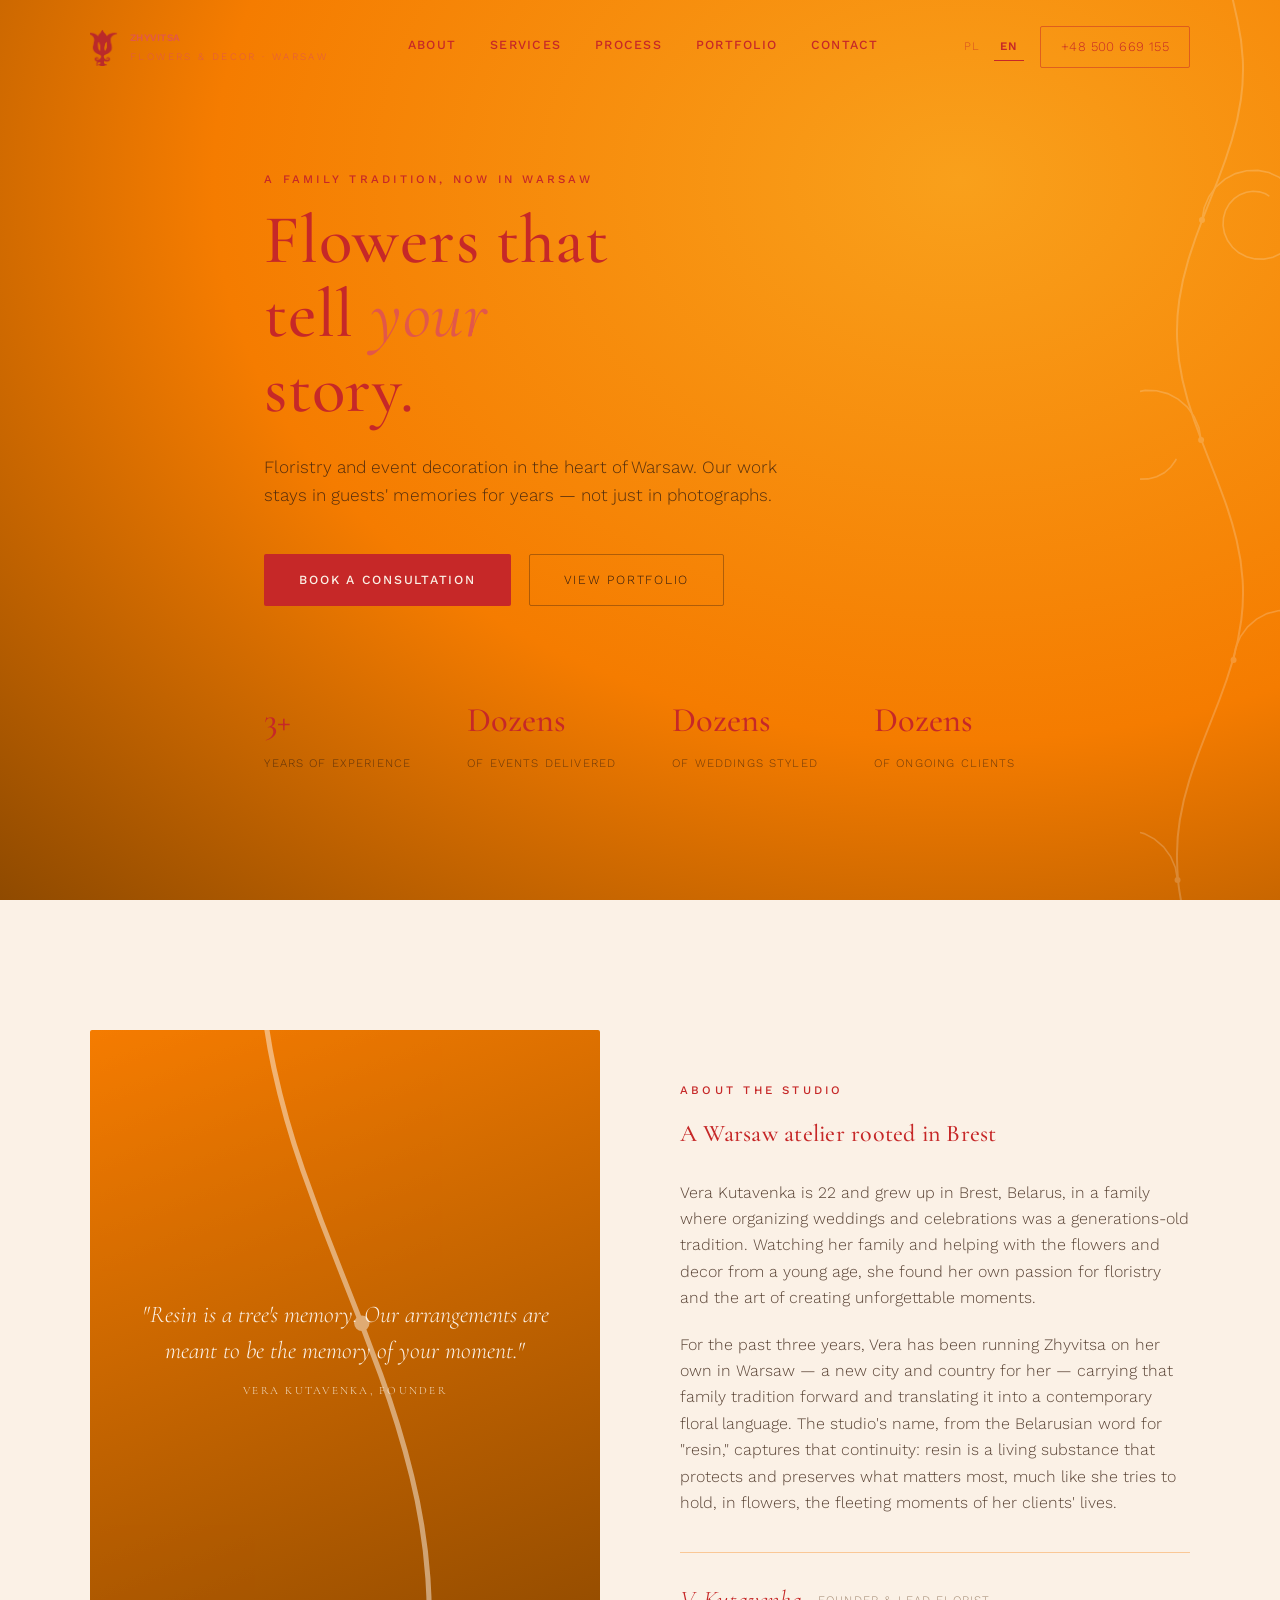
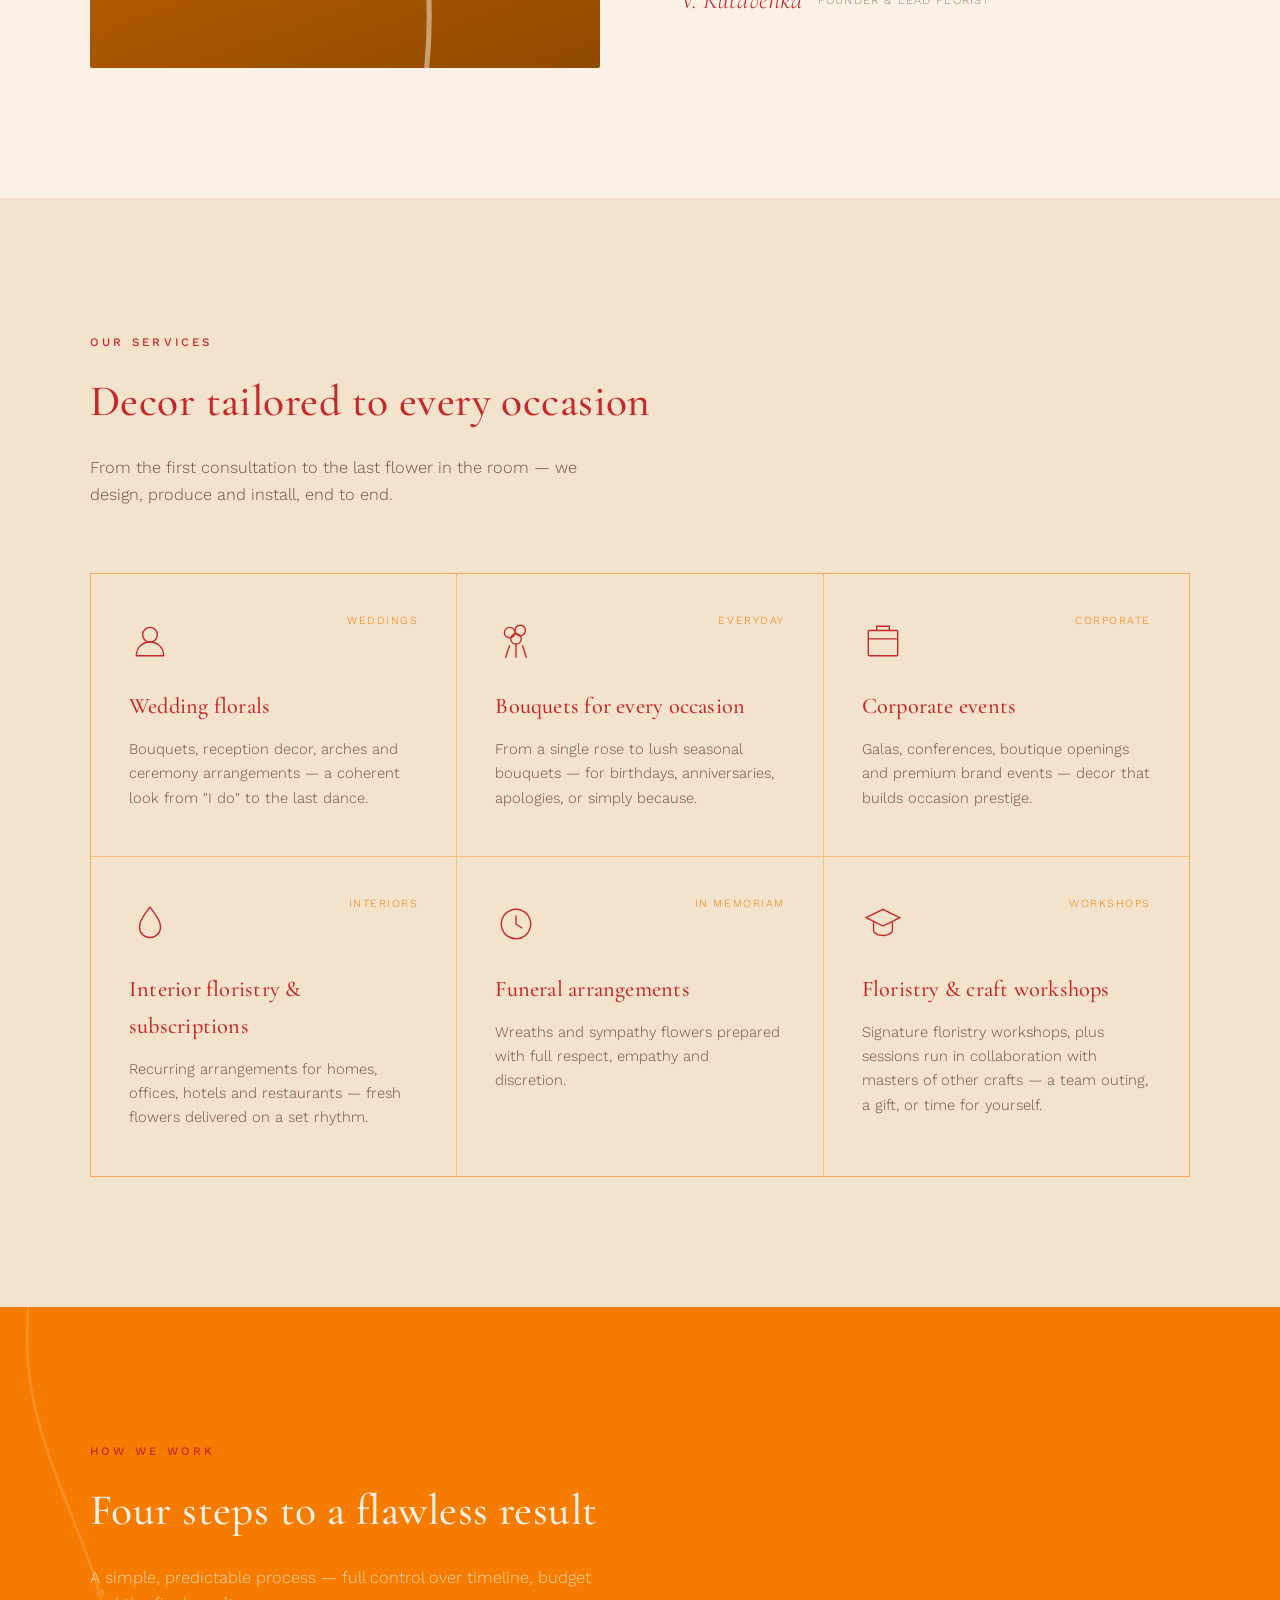
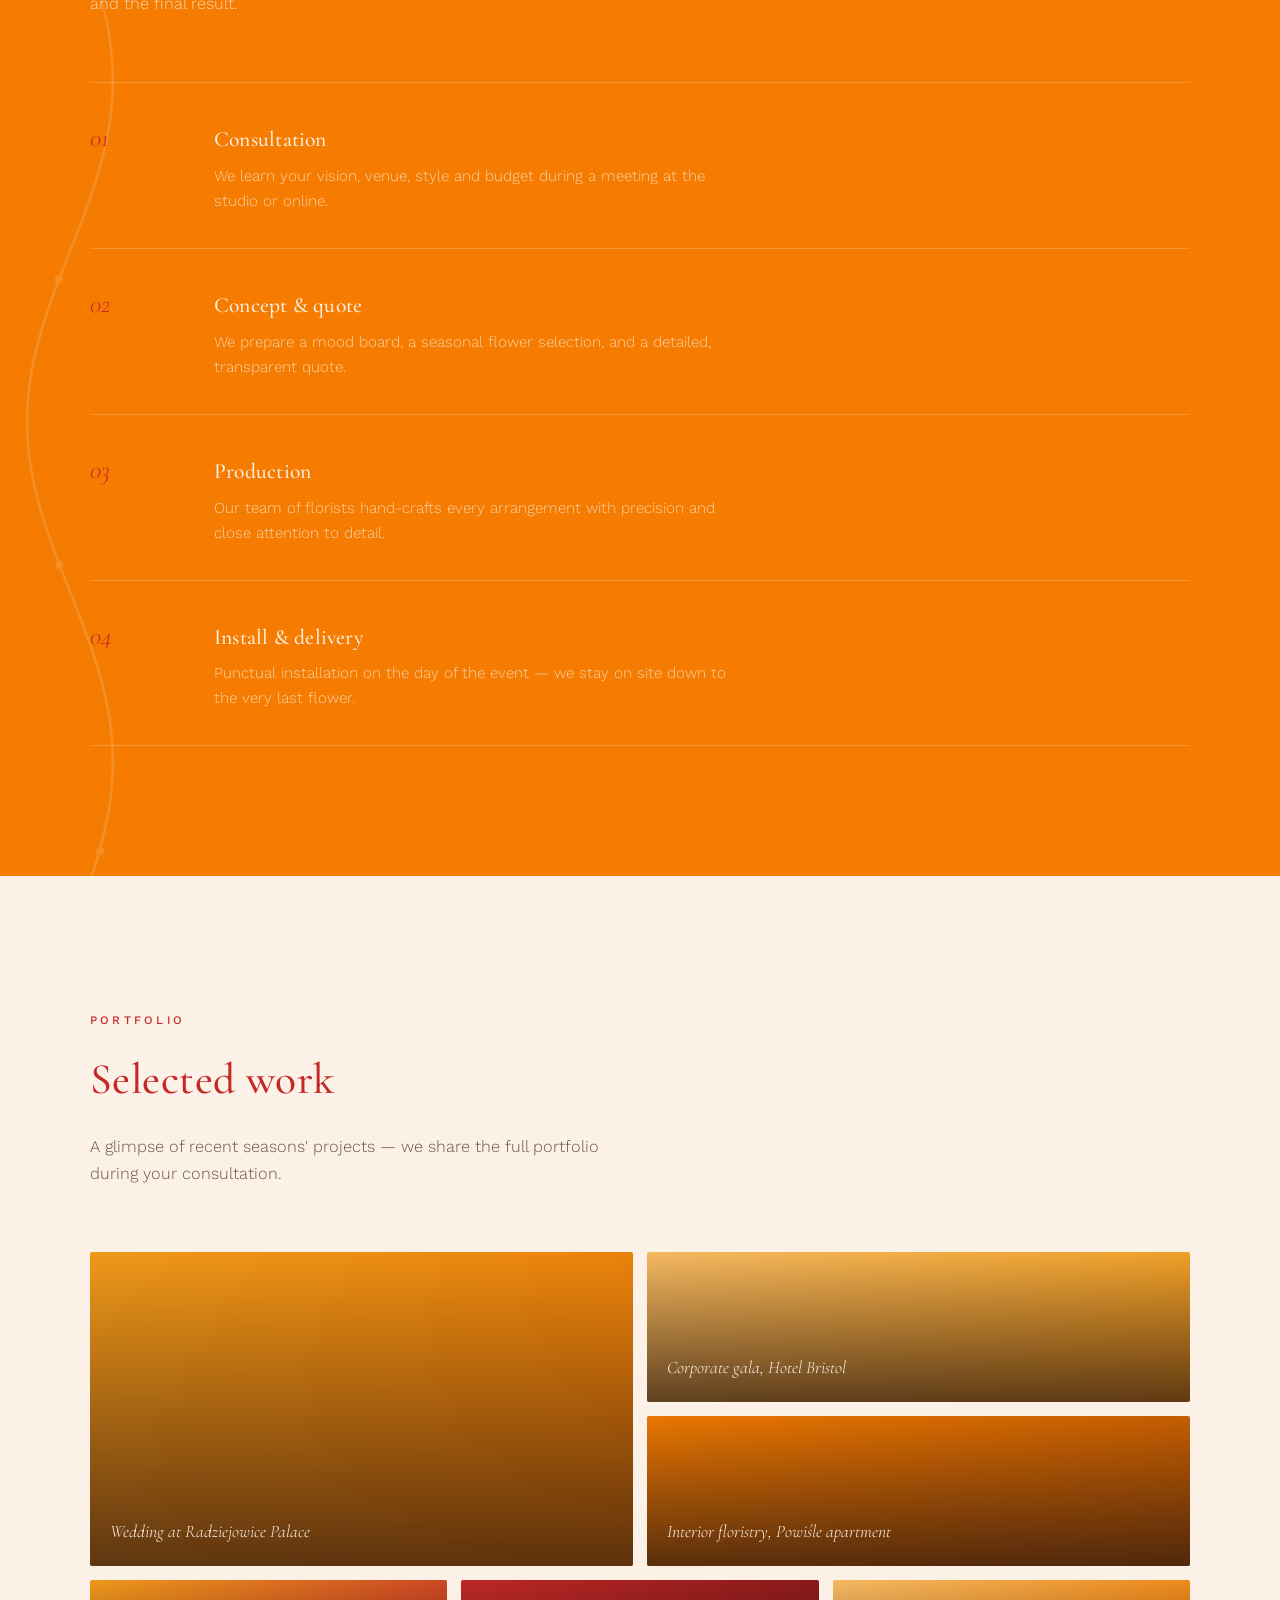
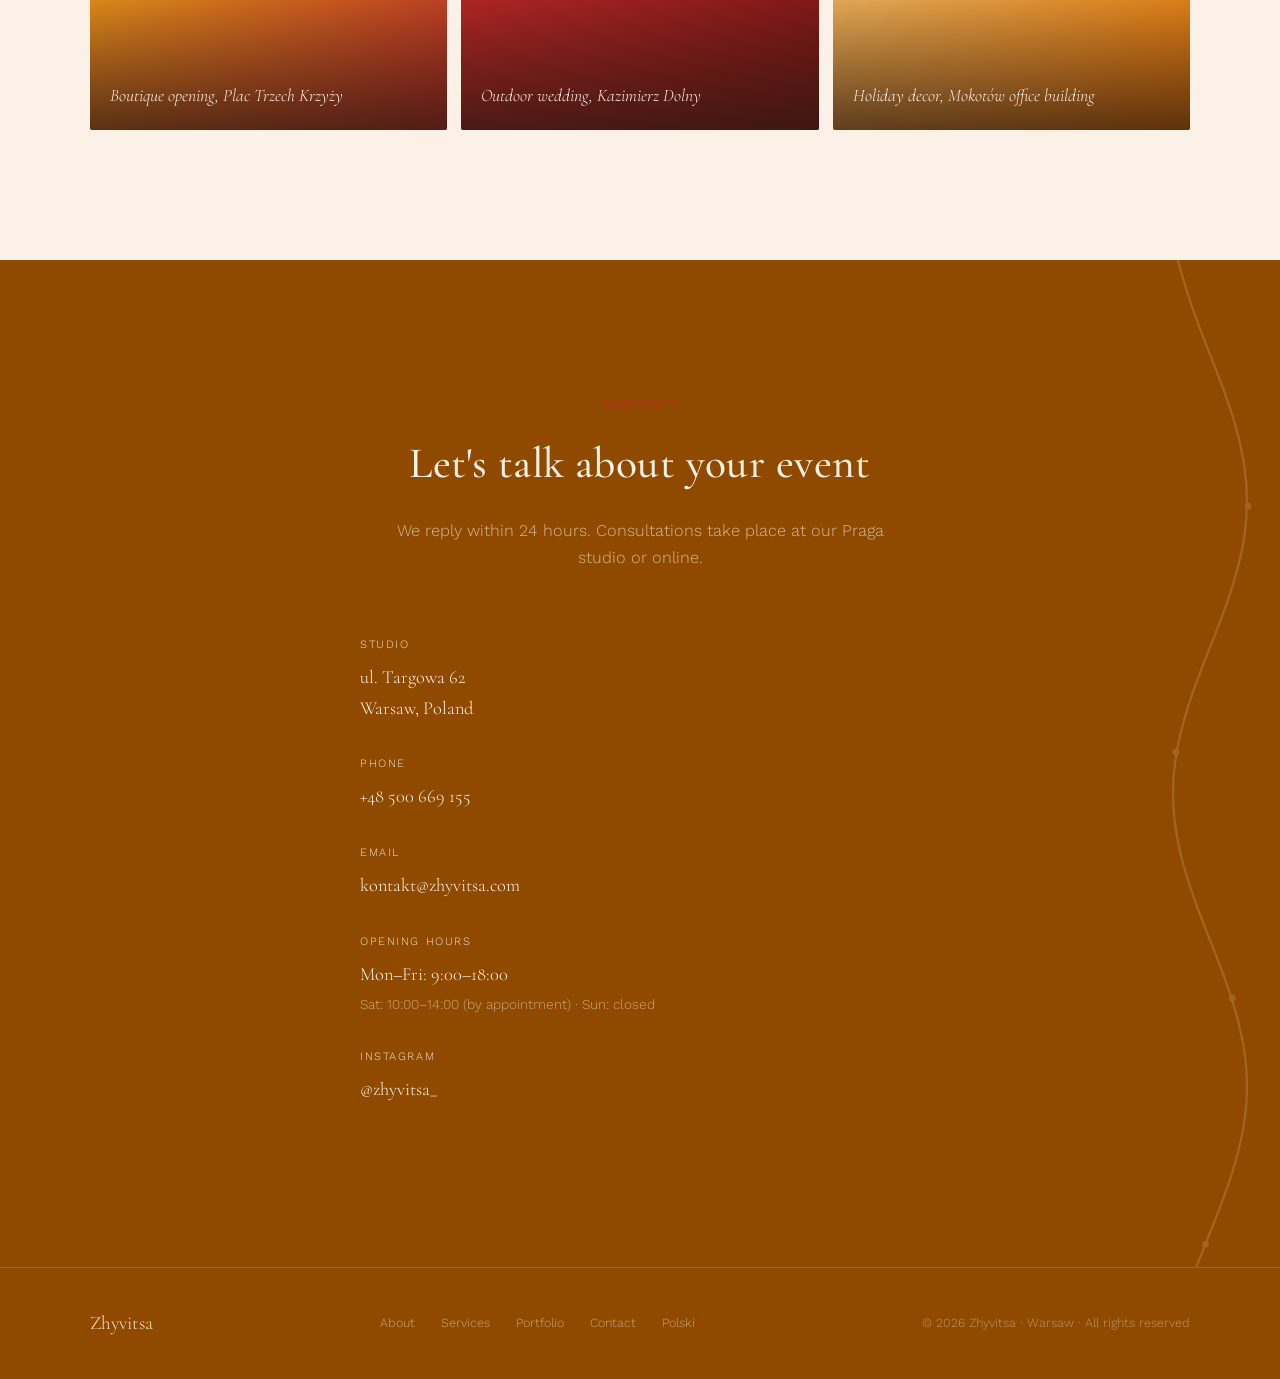
==== en/index.html @ f6e1c024 "Add files via upload" ====
<!DOCTYPE html>
<html lang="en">
<head>
<meta charset="UTF-8">
<meta name="viewport" content="width=device-width, initial-scale=1.0">
<title>Zhyvitsa — Florist &amp; Event Decoration Studio, Warsaw</title>
<meta name="description" content="Zhyvitsa — a floristry and event decoration studio in Warsaw run by Vera Kutavenka. Weddings, corporate events, interiors, bouquets for every occasion.">
<link rel="icon" href="../assets/images/favicon.ico" sizes="any">
<link rel="icon" type="image/png" sizes="32x32" href="../assets/images/favicon-32.png">
<link rel="icon" type="image/png" sizes="16x16" href="../assets/images/favicon-16.png">
<link rel="icon" type="image/png" sizes="192x192" href="../assets/images/favicon-192.png">
<link rel="apple-touch-icon" sizes="180x180" href="../assets/images/apple-touch-icon.png">
<link rel="preconnect" href="https://fonts.googleapis.com">
<link rel="preconnect" href="https://fonts.gstatic.com" crossorigin>
<link href="https://fonts.googleapis.com/css2?family=Cormorant+Garamond:ital,wght@0,400;0,500;0,600;1,400&family=Work+Sans:wght@300;400;500;600&display=swap" rel="stylesheet">
<link rel="stylesheet" href="../assets/css/style.css?v=4">
</head>
<body>

<header id="siteHeader">
  <div class="wrap">
    <a href="#top" class="logo">
      <span class="mark"><img src="../assets/images/logo-mark.png" alt="" width="237" height="320" loading="eager"></span>
      <span><b>Zhyvitsa</b><span>Flowers &amp; Decor · Warsaw</span></span>
    </a>
    <nav class="links" id="navLinks">
      <a href="#about">About</a>
      <a href="#services">Services</a>
      <a href="#process">Process</a>
      <a href="#gallery">Portfolio</a>
      <a href="#contact">Contact</a>
    </nav>
    <div class="nav-right">
      <div class="lang-switch"><a href="../index.html">PL</a><a href="index.html" class="active">EN</a></div>
      <a href="tel:+48500669155" class="nav-phone">+48 500 669 155</a>
    </div>
    <div class="burger" id="burger"><span></span><span></span><span></span></div>
  </div>
</header>

<section class="hero" id="top">
  <div class="vine-bg" data-vine style="right:0; opacity:.22; color:var(--cream); --vine-leaf:var(--cream);">
    <!-- populated at runtime by VineGeometry.render() -->
  </div>
  <div class="wrap">
    <div class="hero-inner">
      <span class="eyebrow">A family tradition, now in Warsaw</span>
      <h1>Flowers that<br>tell <em>your</em><br>story.</h1>
      <p class="lead">Floristry and event decoration in the heart of Warsaw. Our work stays in guests' memories for years — not just in photographs.</p>
      <div class="cta-row">
        <a href="#contact" class="btn btn-primary">Book a consultation</a>
        <a href="#gallery" class="btn btn-ghost">View portfolio</a>
      </div>
    </div>
    <div class="hero-stats">
      <div class="stat"><b>3+</b><span>years of experience</span></div>
      <div class="stat"><b>Dozens</b><span>of events delivered</span></div>
      <div class="stat"><b>Dozens</b><span>of weddings styled</span></div>
      <div class="stat"><b>Dozens</b><span>of ongoing clients</span></div>
    </div>
  </div>
</section>

<section class="about section-pad" id="about">
  <div class="wrap about-grid">
    <div class="about-visual reveal">
      <div class="vine-bg" data-vine style="opacity:.5; color:var(--cream); --vine-leaf:var(--cream);">
        <!-- populated at runtime by VineGeometry.render() -->
      </div>
      <div class="frame-text">"Resin is a tree's memory. Our arrangements are meant to be the memory of your moment."<span>Vera Kutavenka, Founder</span></div>
    </div>
    <div class="about-copy">
      <span class="eyebrow reveal">About the studio</span>
      <h2 class="reveal">A Warsaw atelier rooted in Brest</h2>
      <p class="reveal">Vera Kutavenka is 22 and grew up in Brest, Belarus, in a family where organizing weddings and celebrations was a generations-old tradition. Watching her family and helping with the flowers and decor from a young age, she found her own passion for floristry and the art of creating unforgettable moments.</p>
      <p class="reveal">For the past three years, Vera has been running Zhyvitsa on her own in Warsaw — a new city and country for her — carrying that family tradition forward and translating it into a contemporary floral language. The studio's name, from the Belarusian word for "resin," captures that continuity: resin is a living substance that protects and preserves what matters most, much like she tries to hold, in flowers, the fleeting moments of her clients' lives.</p>
      <div class="signature-line reveal">
        <span class="sig-mark">V. Kutavenka</span>
        <span class="sig-role">Founder &amp; Lead Florist</span>
      </div>
    </div>
  </div>
</section>

<section class="services section-pad" id="services">
  <div class="wrap">
    <div class="section-head reveal">
      <span class="eyebrow">Our services</span>
      <h2>Decor tailored to every occasion</h2>
      <p>From the first consultation to the last flower in the room — we design, produce and install, end to end.</p>
    </div>
    <div class="service-grid">

      <div class="service-card reveal">
        <span class="tag">Weddings</span>
        <div class="icon"><svg viewBox="0 0 40 40" fill="none" stroke="currentColor" stroke-width="1.3"><circle cx="20" cy="14" r="7"/><path d="M20 21c-8 0-13 6-13 13h26c0-7-5-13-13-13z"/></svg></div>
        <h3>Wedding florals</h3>
        <p>Bouquets, reception decor, arches and ceremony arrangements — a coherent look from "I do" to the last dance.</p>
      </div>

      <div class="service-card reveal">
        <span class="tag">Everyday</span>
        <div class="icon"><svg viewBox="0 0 40 40" fill="none" stroke="currentColor" stroke-width="1.3"><circle cx="14" cy="12" r="5"/><circle cx="24" cy="10" r="5"/><circle cx="20" cy="18" r="5"/><path d="M20 22v14M14 24l-4 12M26 24l4 12"/></svg></div>
        <h3>Bouquets for every occasion</h3>
        <p>From a single rose to lush seasonal bouquets — for birthdays, anniversaries, apologies, or simply because.</p>
      </div>

      <div class="service-card reveal">
        <span class="tag">Corporate</span>
        <div class="icon"><svg viewBox="0 0 40 40" fill="none" stroke="currentColor" stroke-width="1.3"><rect x="6" y="10" width="28" height="24" rx="1"/><path d="M6 18h28M14 10V6h12v4"/></svg></div>
        <h3>Corporate events</h3>
        <p>Galas, conferences, boutique openings and premium brand events — decor that builds occasion prestige.</p>
      </div>

      <div class="service-card reveal">
        <span class="tag">Interiors</span>
        <div class="icon"><svg viewBox="0 0 40 40" fill="none" stroke="currentColor" stroke-width="1.3"><path d="M20 4c6 8 10 13 10 19a10 10 0 0 1-20 0c0-6 4-11 10-19z"/></svg></div>
        <h3>Interior floristry &amp; subscriptions</h3>
        <p>Recurring arrangements for homes, offices, hotels and restaurants — fresh flowers delivered on a set rhythm.</p>
      </div>

      <div class="service-card reveal">
        <span class="tag">In memoriam</span>
        <div class="icon"><svg viewBox="0 0 40 40" fill="none" stroke="currentColor" stroke-width="1.3"><circle cx="20" cy="20" r="14"/><path d="M20 12v8l6 4"/></svg></div>
        <h3>Funeral arrangements</h3>
        <p>Wreaths and sympathy flowers prepared with full respect, empathy and discretion.</p>
      </div>

      <div class="service-card reveal">
        <span class="tag">Workshops</span>
        <div class="icon"><svg viewBox="0 0 40 40" fill="none" stroke="currentColor" stroke-width="1.3"><path d="M4 14l16-8 16 8-16 8-16-8z"/><path d="M11 18v8c0 2.5 4 5 9 5s9-2.5 9-5v-8"/></svg></div>
        <h3>Floristry &amp; craft workshops</h3>
        <p>Signature floristry workshops, plus sessions run in collaboration with masters of other crafts — a team outing, a gift, or time for yourself.</p>
      </div>

    </div>
  </div>
</section>

<section class="process section-pad" id="process">
  <div class="vine-bg" data-vine style="left:0; opacity:.16; color:var(--cream); --vine-leaf:var(--cream);">
    <!-- populated at runtime by VineGeometry.render() -->
  </div>
  <div class="wrap">
    <div class="section-head reveal">
      <span class="eyebrow">How we work</span>
      <h2>Four steps to a flawless result</h2>
      <p>A simple, predictable process — full control over timeline, budget and the final result.</p>
    </div>
    <div class="process-list">
      <div class="process-row reveal">
        <span class="process-num">01</span>
        <div><h4>Consultation</h4><p>We learn your vision, venue, style and budget during a meeting at the studio or online.</p></div>
      </div>
      <div class="process-row reveal">
        <span class="process-num">02</span>
        <div><h4>Concept &amp; quote</h4><p>We prepare a mood board, a seasonal flower selection, and a detailed, transparent quote.</p></div>
      </div>
      <div class="process-row reveal">
        <span class="process-num">03</span>
        <div><h4>Production</h4><p>Our team of florists hand-crafts every arrangement with precision and close attention to detail.</p></div>
      </div>
      <div class="process-row reveal">
        <span class="process-num">04</span>
        <div><h4>Install &amp; delivery</h4><p>Punctual installation on the day of the event — we stay on site down to the very last flower.</p></div>
      </div>
    </div>
  </div>
</section>

<section class="gallery section-pad" id="gallery">
  <div class="wrap">
    <div class="section-head reveal">
      <span class="eyebrow">Portfolio</span>
      <h2>Selected work</h2>
      <p>A glimpse of recent seasons' projects — we share the full portfolio during your consultation.</p>
    </div>
    <div class="gallery-grid reveal">
      <div class="g-item g1"><span>Wedding at Radziejowice Palace</span></div>
      <div class="g-item g2"><span>Corporate gala, Hotel Bristol</span></div>
      <div class="g-item g3"><span>Interior floristry, Powiśle apartment</span></div>
      <div class="g-item g4"><span>Boutique opening, Plac Trzech Krzyży</span></div>
      <div class="g-item g5"><span>Outdoor wedding, Kazimierz Dolny</span></div>
      <div class="g-item g6"><span>Holiday decor, Mokotów office building</span></div>
    </div>
  </div>
</section>

<section class="contact section-pad" id="contact">
  <div class="vine-bg" data-vine style="right:0; opacity:.16; color:var(--cream); --vine-leaf:var(--cream);">
    <!-- populated at runtime by VineGeometry.render() -->
  </div>
  <div class="wrap">
    <div class="section-head reveal">
      <span class="eyebrow">Contact</span>
      <h2>Let's talk about your event</h2>
      <p>We reply within 24 hours. Consultations take place at our Praga studio or online.</p>
    </div>
    <div class="contact-grid">
      <div class="reveal">
        <div class="info-block">
          <span class="label">Studio</span>
          <span class="value">ul. Targowa 62<br>Warsaw, Poland</span>
        </div>
        <div class="info-block">
          <span class="label">Phone</span>
          <span class="value"><a href="tel:+48500669155">+48 500 669 155</a></span>
        </div>
        <div class="info-block">
          <span class="label">Email</span>
          <span class="value"><a href="mailto:kontakt@zhyvitsa.com">kontakt@zhyvitsa.com</a></span>
        </div>
        <div class="info-block">
          <span class="label">Opening hours</span>
          <span class="value">Mon–Fri: 9:00–18:00<small>Sat: 10:00–14:00 (by appointment) · Sun: closed</small></span>
        </div>
        <div class="info-block">
          <span class="label">Instagram</span>
          <span class="value"><a href="https://instagram.com/zhyvitsa_" target="_blank" rel="noopener">@zhyvitsa_</a></span>
        </div>
      </div>
    </div>
  </div>
</section>

<footer>
  <div class="wrap footer-row">
    <a href="#top" class="logo">Zhyvitsa</a>
    <div class="footer-links">
      <a href="#about">About</a>
      <a href="#services">Services</a>
      <a href="#gallery">Portfolio</a>
      <a href="#contact">Contact</a>
      <a href="../index.html">Polski</a>
    </div>
    <span class="fine">© 2026 Zhyvitsa · Warsaw · All rights reserved</span>
  </div>
</footer>

<script type="module" src="../assets/js/main.js?v=4"></script>
</body>
</html>
---- assets/css/style.css ----
/* =============================================================================
   Zhyvitsa — Florist & Event Decoration Studio (Warsaw)
   Stylesheet
   Sections: Design Tokens, Base, Vine Motif, Header, Hero, About, Services,
   Process, Gallery, Contact, Footer, Responsive, Accessibility.
   ============================================================================= */

/* ---------- Design tokens ---------- */
:root{
  --bg-primary: #F9A01B;   /* Bright Yellowish-Orange — dominant background, ~60% */
  --bg-secondary: #F57C00; /* Deep Warm Orange — secondary background/accents, ~25% */
  --bg-deep: #8F4A00;      /* darker orange for contrast on contact/footer */
  --accent: #C62828;       /* Crimson Red — primary brand type & emblem, ~15% */
  --accent-soft: #E2574A;
  --cream: #FBF1E6;
  --cream-dim: #F3E2CC;
  --ink: #2B1810;
  --line: rgba(245,124,0,0.35);
  --shadow: 0 24px 60px -20px rgba(143,74,0,0.35);
  --ease: cubic-bezier(.16,.84,.44,1);
}

/* ---------- Base / reset ---------- */
*{margin:0;padding:0;box-sizing:border-box;}
html{scroll-behavior:smooth;}
html.nav-open, html.nav-open body{
  overflow:hidden;
  height:100%;
}
html.nav-open body{
  position:fixed;
  width:100%;
}
body{
  background:var(--cream);
  color:var(--ink);
  font-family:'Work Sans', sans-serif;
  font-weight:300;
  line-height:1.65;
  overflow-x:hidden;
}
h1,h2,h3,h4{
  font-family:'Cormorant Garamond', serif;
  font-weight:500;
  color:var(--accent);
  letter-spacing:.01em;
}
a{color:inherit; text-decoration:none;}
img{max-width:100%; display:block;}
.eyebrow{
  font-size:.72rem;
  letter-spacing:.28em;
  text-transform:uppercase;
  color:var(--accent);
  font-weight:500;
  display:inline-block;
  margin-bottom:14px;
}
.wrap{
  max-width:1180px;
  margin:0 auto;
  padding:0 40px;
}
section{ position:relative; }

/* ---------- Curling vine background motif (rendered by vine-geometry.js) ---------- */
.vine-bg{
  position:absolute; top:0; height:100%; width:240px;
  pointer-events:none; z-index:0; overflow:hidden;
}
.vine-bg svg{ width:100%; height:100%; display:block; }
.about-visual .vine-bg{ inset:0; width:100%; }

.vine-stem-path{ fill:none; stroke:currentColor; stroke-width:2; stroke-linecap:round; }
.vine-spiral-path{
  fill:none; stroke:currentColor; stroke-width:1.6; stroke-linecap:round;
  transition:stroke-dashoffset .05s linear;
}
.vine-bud{ fill:var(--vine-leaf, var(--cream)); }

/* ---------- Scroll reveal ---------- */
.reveal{
  opacity:0;
  transform:translateY(28px);
  transition:opacity .9s var(--ease), transform .9s var(--ease);
}
.reveal.in{ opacity:1; transform:translateY(0); }

/* ---------- Header ---------- */
header{
  position:fixed; top:0; left:0; right:0; z-index:1000;
  padding:26px 0;
  transition:padding .4s var(--ease), background .4s var(--ease), box-shadow .4s var(--ease);
}
header .wrap{ display:flex; align-items:center; justify-content:space-between; }
header.scrolled{
  padding:14px 0;
  background:rgba(251,241,230,0.92);
  backdrop-filter:blur(10px);
  box-shadow:0 8px 30px -12px rgba(143,74,0,0.18);
}
.logo{
  display:flex; align-items:center; gap:12px;
  font-family:'Cormorant Garamond', serif;
  font-size:1.55rem;
  color:var(--accent);
}
.logo .mark{ width:28px; height:37px; display:flex; align-items:center; }
.logo .mark img{ width:100%; height:100%; object-fit:contain; display:block; }
.logo b{ font-weight:600; letter-spacing:.03em; }
.logo span{ font-size:.62rem; letter-spacing:.24em; text-transform:uppercase; color:var(--accent-soft); display:block; font-family:'Work Sans',sans-serif; margin-top:2px; }

nav.links{ display:flex; align-items:center; gap:34px; }
nav.links a{
  font-size:.78rem; letter-spacing:.1em; text-transform:uppercase;
  color:var(--accent); font-weight:500;
  position:relative; padding-bottom:4px;
}
nav.links a::after{
  content:''; position:absolute; left:0; bottom:0; width:0; height:1px;
  background:var(--bg-secondary); transition:width .35s var(--ease);
}
nav.links a:hover::after{ width:100%; }
.nav-right{ display:flex; align-items:center; gap:16px; }
.lang-switch{ display:flex; gap:8px; font-size:.72rem; letter-spacing:.08em; }
.lang-switch a{ color:var(--accent); padding:4px 6px; opacity:.65; transition:.3s; }
.lang-switch a.active{ opacity:1; font-weight:600; border-bottom:1px solid currentColor; }
.lang-switch a:hover{ opacity:1; }
.nav-phone{
  font-size:.82rem; letter-spacing:.03em; color:var(--accent);
  border:1px solid rgba(198,40,40,0.5);
  padding:9px 20px; border-radius:2px;
  transition:.3s;
}
.nav-phone:hover{ background:var(--accent); color:var(--cream); border-color:var(--accent); }

.burger{ display:none; flex-direction:column; gap:5px; cursor:pointer; z-index:1100; }
.burger span{ width:26px; height:1.5px; background:var(--accent); transition:.3s; }

/* ---------- Hero ---------- */
.hero{
  min-height:100vh;
  background:radial-gradient(ellipse at 75% 20%, var(--bg-primary) 0%, var(--bg-secondary) 55%, var(--bg-deep) 100%);
  display:flex; align-items:center;
  padding:140px 0 100px;
  color:var(--ink);
  overflow:hidden;
}
.hero-inner{ position:relative; z-index:2; max-width:760px; }
.hero .eyebrow{ color:var(--accent); }
.hero h1{
  font-size:clamp(2.6rem, 5.4vw, 4.6rem);
  line-height:1.08;
  font-weight:500;
  color:var(--accent);
}
.hero h1 em{ font-style:italic; color:var(--accent-soft); font-weight:400; }
.hero p.lead{
  margin-top:26px; max-width:520px;
  font-size:1.08rem; font-weight:300;
  color:rgba(43,24,16,0.78);
}
.cta-row{ display:flex; gap:18px; margin-top:44px; flex-wrap:wrap; }
.btn{
  display:inline-block; padding:15px 34px;
  font-size:.78rem; letter-spacing:.14em; text-transform:uppercase;
  border-radius:2px; transition:.35s var(--ease); cursor:pointer; border:1px solid transparent;
}
.btn-primary{ background:var(--accent); color:var(--cream); font-weight:500; }
.btn-primary:hover{ background:var(--accent-soft); transform:translateY(-2px); box-shadow:0 14px 30px -10px rgba(226,87,74,0.5); }
.btn-ghost{ border-color:rgba(43,24,16,0.35); color:var(--ink); }
.btn-ghost:hover{ border-color:var(--ink); background:rgba(43,24,16,0.06); }

.hero-stats{
  position:relative; z-index:2;
  margin-top:86px; display:flex; gap:56px; flex-wrap:wrap;
}
.stat b{ font-family:'Cormorant Garamond',serif; font-size:2.15rem; color:var(--accent); font-weight:500; display:block; }
.stat span{ font-size:.72rem; letter-spacing:.1em; text-transform:uppercase; color:rgba(43,24,16,0.65); }

/* ---------- Shared section header ---------- */
.section-head{ max-width:620px; margin-bottom:64px; }
.section-head h2{ font-size:clamp(2rem, 3.4vw, 2.9rem); font-weight:500; }
.section-head p{ margin-top:18px; color:#6b5245; font-size:1.02rem; max-width:520px; }
.section-pad{ padding:130px 0; }

/* ---------- About ---------- */
.about{ background:var(--cream); }
.about-grid{ display:grid; grid-template-columns:1fr 1fr; gap:80px; align-items:center; }
.about-visual{
  position:relative; aspect-ratio:4/5; border-radius:2px;
  background:linear-gradient(160deg, var(--bg-secondary) 0%, var(--bg-deep) 100%);
  display:flex; align-items:center; justify-content:center; overflow:hidden;
}
.about-visual .frame-text{
  position:relative; z-index:2; text-align:center; color:var(--cream);
  font-family:'Cormorant Garamond', serif; font-style:italic; font-size:1.5rem;
  padding:40px; line-height:1.5;
}
.about-visual .frame-text span{ display:block; margin-top:14px; font-size:.7rem; font-style:normal; letter-spacing:.2em; text-transform:uppercase; color:var(--cream-dim); }
.about-copy p{ margin-top:20px; color:#5a4436; }
.about-copy p:first-of-type{ margin-top:26px; }
.signature-line{ margin-top:36px; padding-top:26px; border-top:1px solid var(--line); display:flex; align-items:center; gap:16px; }
.signature-line .sig-mark{ font-family:'Cormorant Garamond', serif; font-style:italic; font-size:1.6rem; color:var(--accent); }
.signature-line .sig-role{ font-size:.72rem; letter-spacing:.1em; text-transform:uppercase; color:#a08770; }

/* ---------- Services ---------- */
.services{ background:var(--cream-dim); }
.service-grid{ display:grid; grid-template-columns:repeat(3, 1fr); gap:1px; background:var(--line); border:1px solid var(--line); }
.service-card{
  background:var(--cream-dim); padding:46px 38px; position:relative;
  transition:background .4s var(--ease);
}
.service-card:hover{ background:#fdf7ee; }
.service-card .icon{ width:42px; height:42px; margin-bottom:26px; color:var(--accent); }
.service-card .icon svg{ width:100%; height:100%; }
.service-card h3{ font-size:1.4rem; font-weight:500; margin-bottom:12px; }
.service-card p{ font-size:.92rem; color:#6b5245; }
.service-card .tag{
  position:absolute; top:38px; right:38px;
  font-size:.68rem; letter-spacing:.14em; color:var(--bg-secondary); text-transform:uppercase;
}

/* ---------- Process ---------- */
.process{ background:var(--bg-secondary); color:var(--cream); position:relative; overflow:hidden; }
.process .section-head h2{ color:var(--cream); }
.process .section-head p{ color:rgba(251,241,230,0.75); }
.process-list{ position:relative; z-index:2; }
.process-row{
  display:grid; grid-template-columns:90px 1fr; gap:34px;
  padding:34px 0; border-top:1px solid rgba(251,241,230,0.22);
  align-items:baseline;
}
.process-row:last-child{ border-bottom:1px solid rgba(251,241,230,0.22); }
.process-num{ font-family:'Cormorant Garamond',serif; font-size:1.6rem; color:var(--accent); font-style:italic; }
.process-row h4{ color:var(--cream); font-size:1.35rem; font-weight:500; margin-bottom:6px; }
.process-row p{ color:rgba(251,241,230,0.72); font-size:.95rem; max-width:520px; }

/* ---------- Gallery ---------- */
.gallery{ background:var(--cream); }
.gallery-grid{ display:grid; grid-template-columns:repeat(6, 1fr); grid-auto-rows:150px; gap:14px; }
.g-item{
  position:relative; border-radius:2px; overflow:hidden;
  display:flex; align-items:flex-end; padding:20px;
  color:var(--cream); font-family:'Cormorant Garamond',serif; font-style:italic; font-size:1.1rem;
}
.g-item::before{ content:''; position:absolute; inset:0; background:linear-gradient(to top, rgba(43,24,16,0.75), rgba(43,24,16,0.05)); }
.g-item span{ position:relative; z-index:2; }
.g1{ grid-column:span 3; grid-row:span 2; background:linear-gradient(135deg,#F9A01B,#F57C00); }
.g2{ grid-column:span 3; grid-row:span 1; background:linear-gradient(135deg,#FFC266,#F9A01B); }
.g3{ grid-column:span 3; grid-row:span 1; background:linear-gradient(135deg,#F57C00,#C25A00); }
.g4{ grid-column:span 2; grid-row:span 1; background:linear-gradient(135deg,#F9A01B,#C62828); }
.g5{ grid-column:span 2; grid-row:span 1; background:linear-gradient(135deg,#C62828,#7A1414); }
.g6{ grid-column:span 2; grid-row:span 1; background:linear-gradient(135deg,#FFC266,#F57C00); }

/* ---------- Contact ---------- */
.contact{ background:var(--bg-deep); color:var(--cream); position:relative; overflow:hidden; }
.contact-grid{ display:grid; grid-template-columns:1fr; max-width:560px; margin:0 auto; position:relative; z-index:2; }
.contact .section-head{ margin-left:auto; margin-right:auto; text-align:center; }
.contact .section-head h2{ color:var(--cream); }
.contact .section-head p{ color:rgba(251,241,230,0.65); margin-left:auto; margin-right:auto; }
.info-block{ margin-bottom:32px; }
.info-block .label{ font-size:.7rem; letter-spacing:.14em; text-transform:uppercase; color:var(--cream-dim); margin-bottom:8px; display:block; }
.info-block .value{ font-size:1.15rem; color:var(--cream); font-family:'Cormorant Garamond',serif; }
.info-block .value small{ display:block; font-family:'Work Sans',sans-serif; font-size:.85rem; color:rgba(251,241,230,0.55); margin-top:4px; }
.info-block .value a:hover{ color:var(--accent-soft); }

/* ---------- Footer ---------- */
footer{ background:var(--bg-deep); border-top:1px solid rgba(251,241,230,0.15); padding:40px 0; }
.footer-row{ display:flex; justify-content:space-between; align-items:center; flex-wrap:wrap; gap:16px; }
.footer-row .logo{ color:var(--cream-dim); font-size:1.2rem; }
.footer-row .fine{ font-size:.78rem; color:rgba(251,241,230,0.45); }
.footer-links{ display:flex; gap:26px; }
.footer-links a{ font-size:.78rem; color:rgba(251,241,230,0.55); transition:.3s; }
.footer-links a:hover{ color:var(--accent-soft); }

/* ---------- Responsive ---------- */
@media (max-width: 1300px){
  .vine-bg{ width:140px; }
}
@media (max-width: 1100px){
  .vine-bg{ width:90px; }
}
@media (max-width: 1050px){
  .vine-bg{ width:40px; }
}
@media (max-width: 980px){
  .about-grid{ grid-template-columns:1fr; gap:50px; }
  .service-grid{ grid-template-columns:repeat(2,1fr); }
  .gallery-grid{ grid-template-columns:repeat(4,1fr); grid-auto-rows:120px; }
  .g1{ grid-column:span 4; }
  .g2,.g3{ grid-column:span 2; }
  .g4,.g5,.g6{ grid-column:span 2; }
}
@media (max-width: 760px){
  .wrap{ padding:0 24px; }
  nav.links{
    position:fixed; top:0; left:0; right:0;
    width:100%; height:100vh; height:100dvh;
    background:var(--bg-secondary);
    flex-direction:column; justify-content:center; gap:30px;
    transform:translateX(100%); transition:transform .5s var(--ease);
    overflow-y:auto; -webkit-overflow-scrolling:touch;
    z-index:1050;
  }
  nav.links.open{ transform:translateX(0); }
  nav.links a{ font-size:1.1rem; color:var(--cream) !important; }
  .nav-phone{ display:none; }
  .lang-switch{ position:fixed; top:20px; right:70px; z-index:1100; }
  .burger{ display:flex; }
  .service-grid{ grid-template-columns:1fr; }
  .process-row{ grid-template-columns:50px 1fr; }
  .section-pad{ padding:90px 0; }
  .gallery-grid{ grid-template-columns:repeat(2,1fr); }
  .g1,.g2,.g3,.g4,.g5,.g6{ grid-column:span 2; grid-row:span 1; }
}

/* ---------- Accessibility ---------- */
@media (prefers-reduced-motion: reduce){
  *{ transition:none !important; animation:none !important; scroll-behavior:auto !important; }
  .reveal{ opacity:1; transform:none; }
  .vine-stem-path{ stroke-dashoffset:0 !important; }
}

:focus-visible{ outline:2px solid var(--accent); outline-offset:3px; }
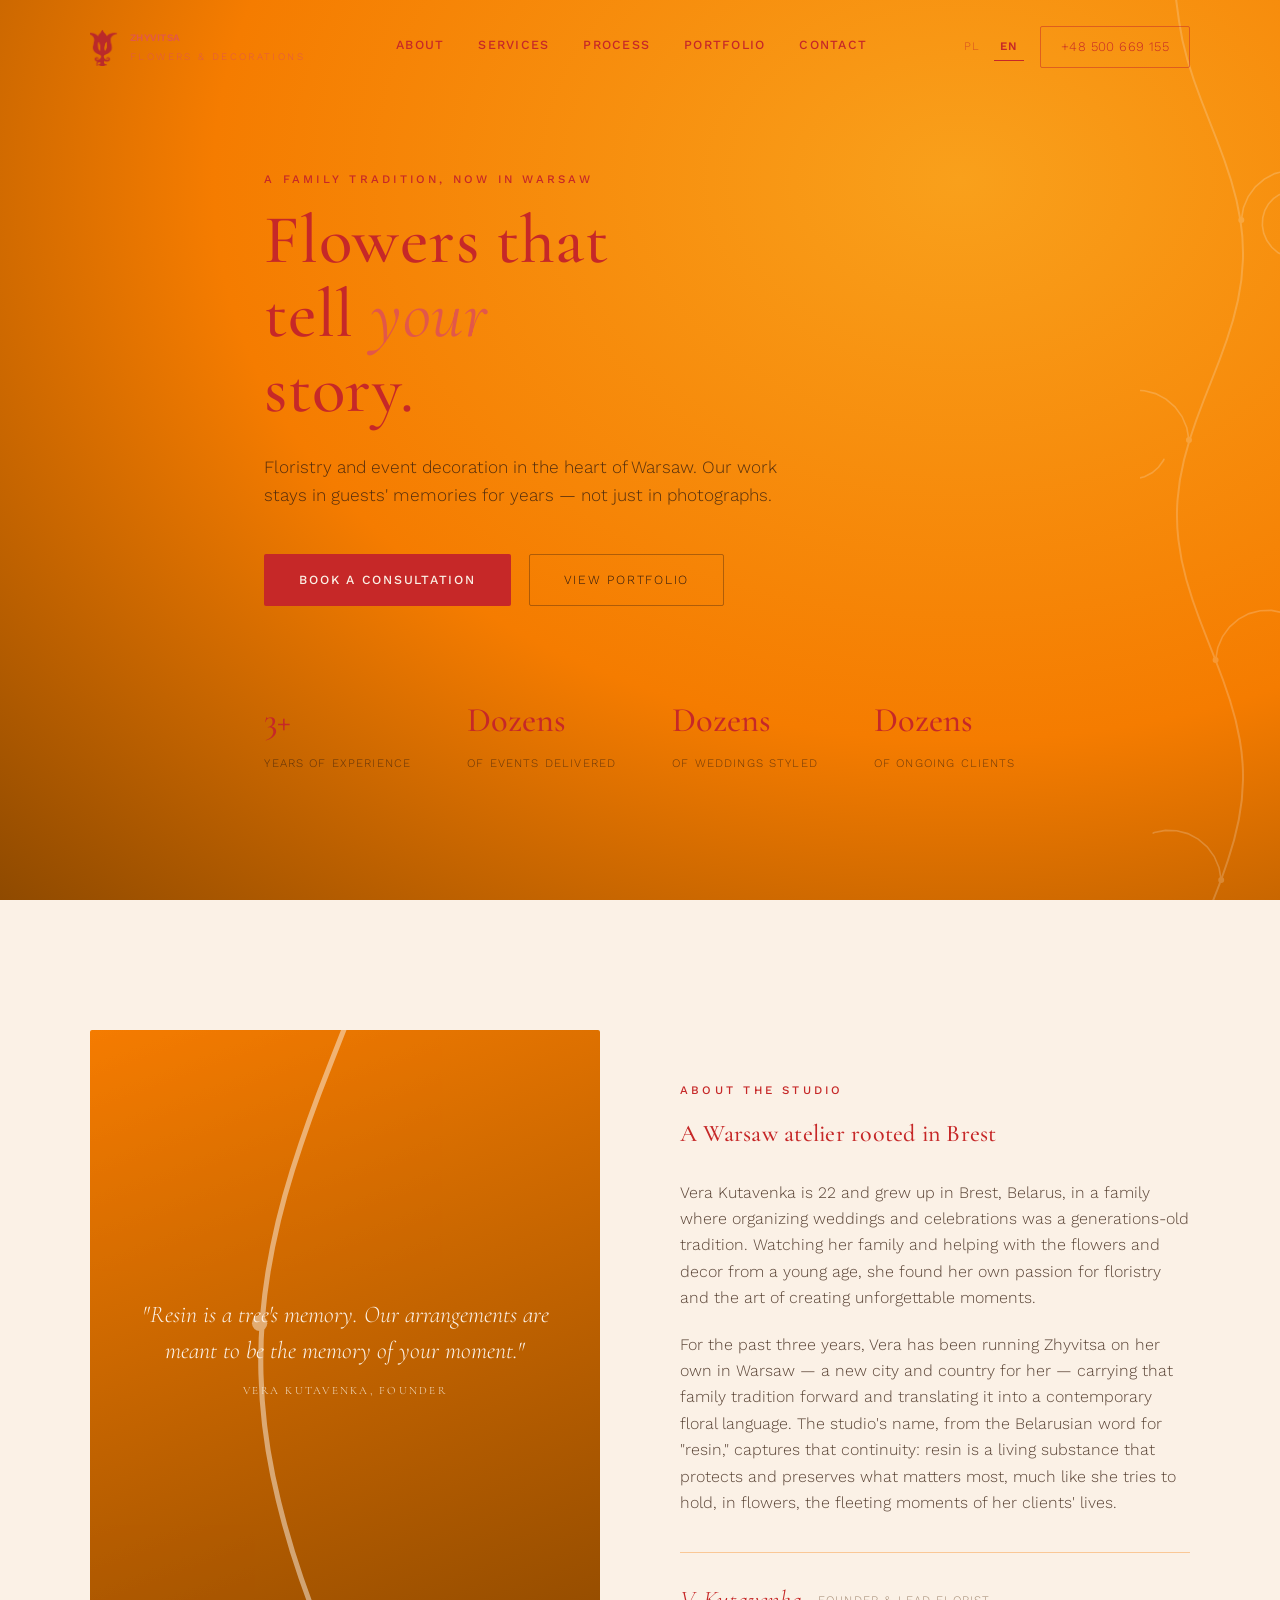
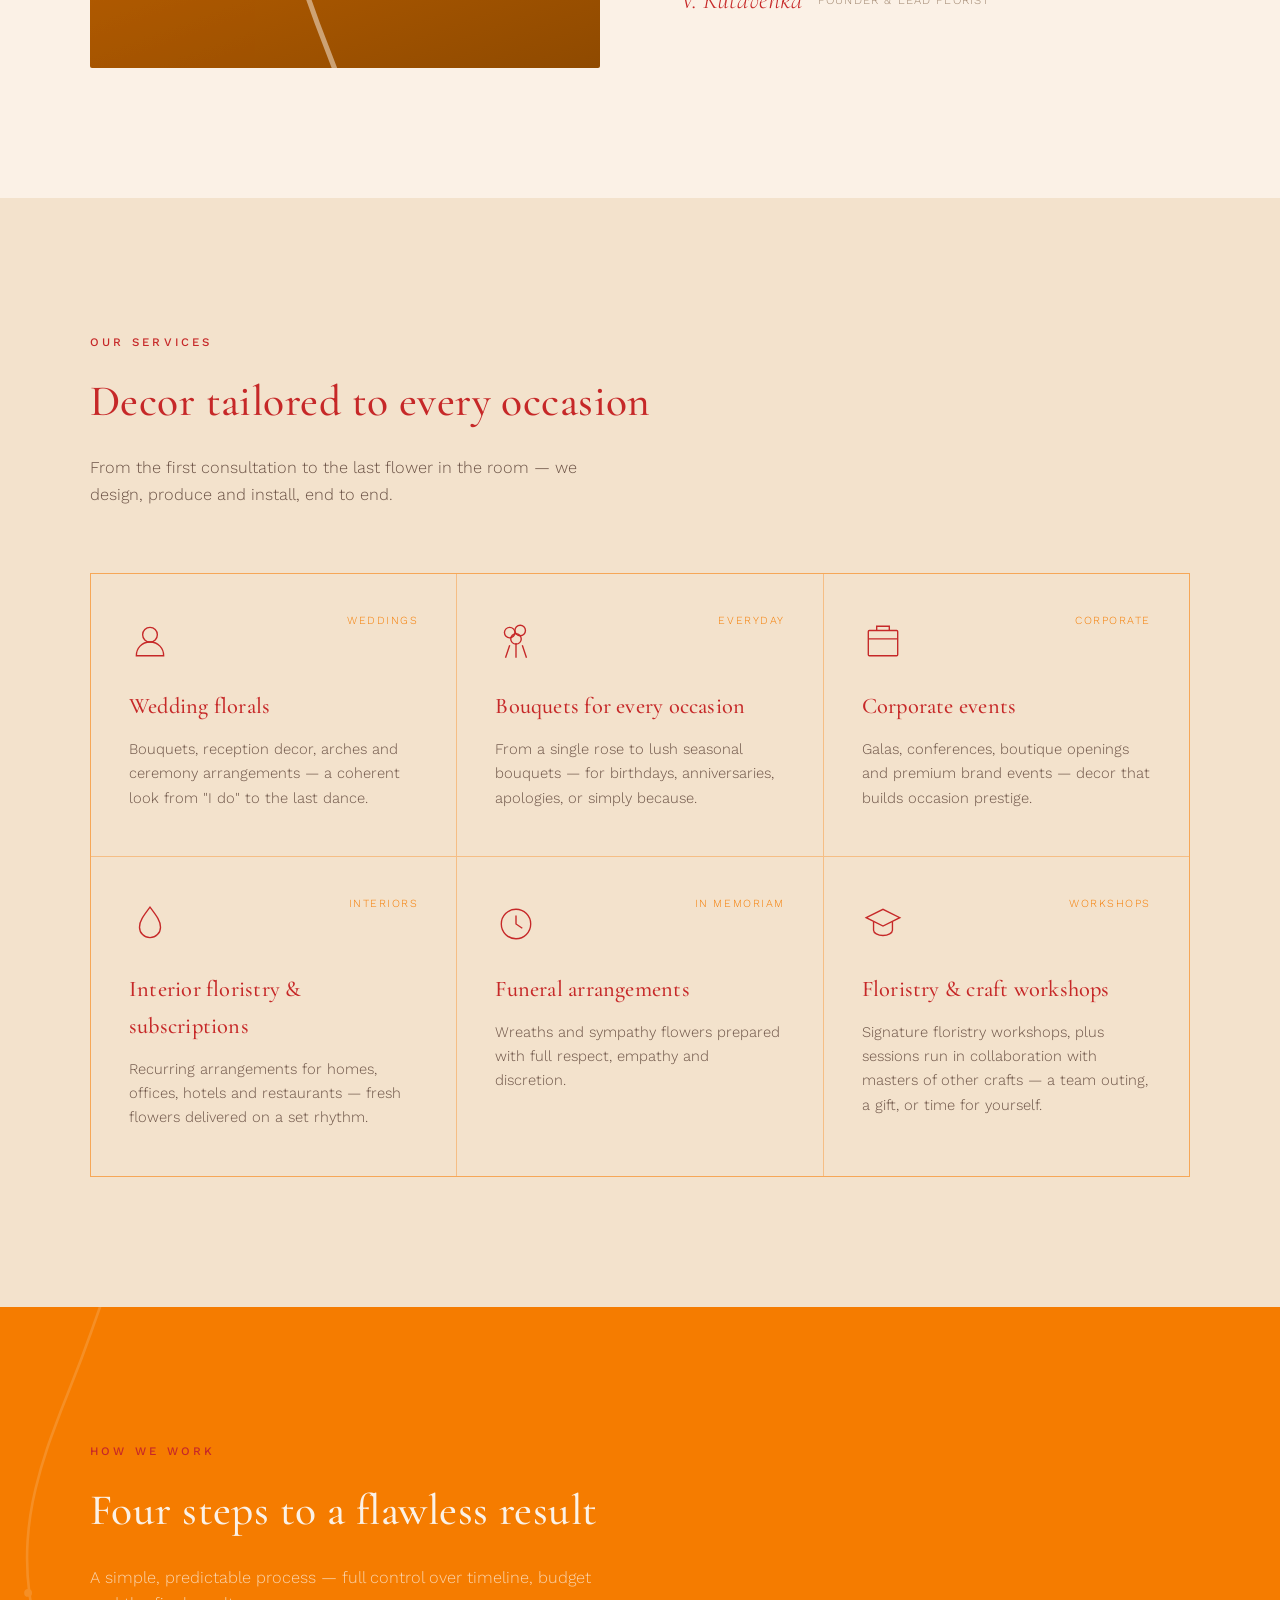
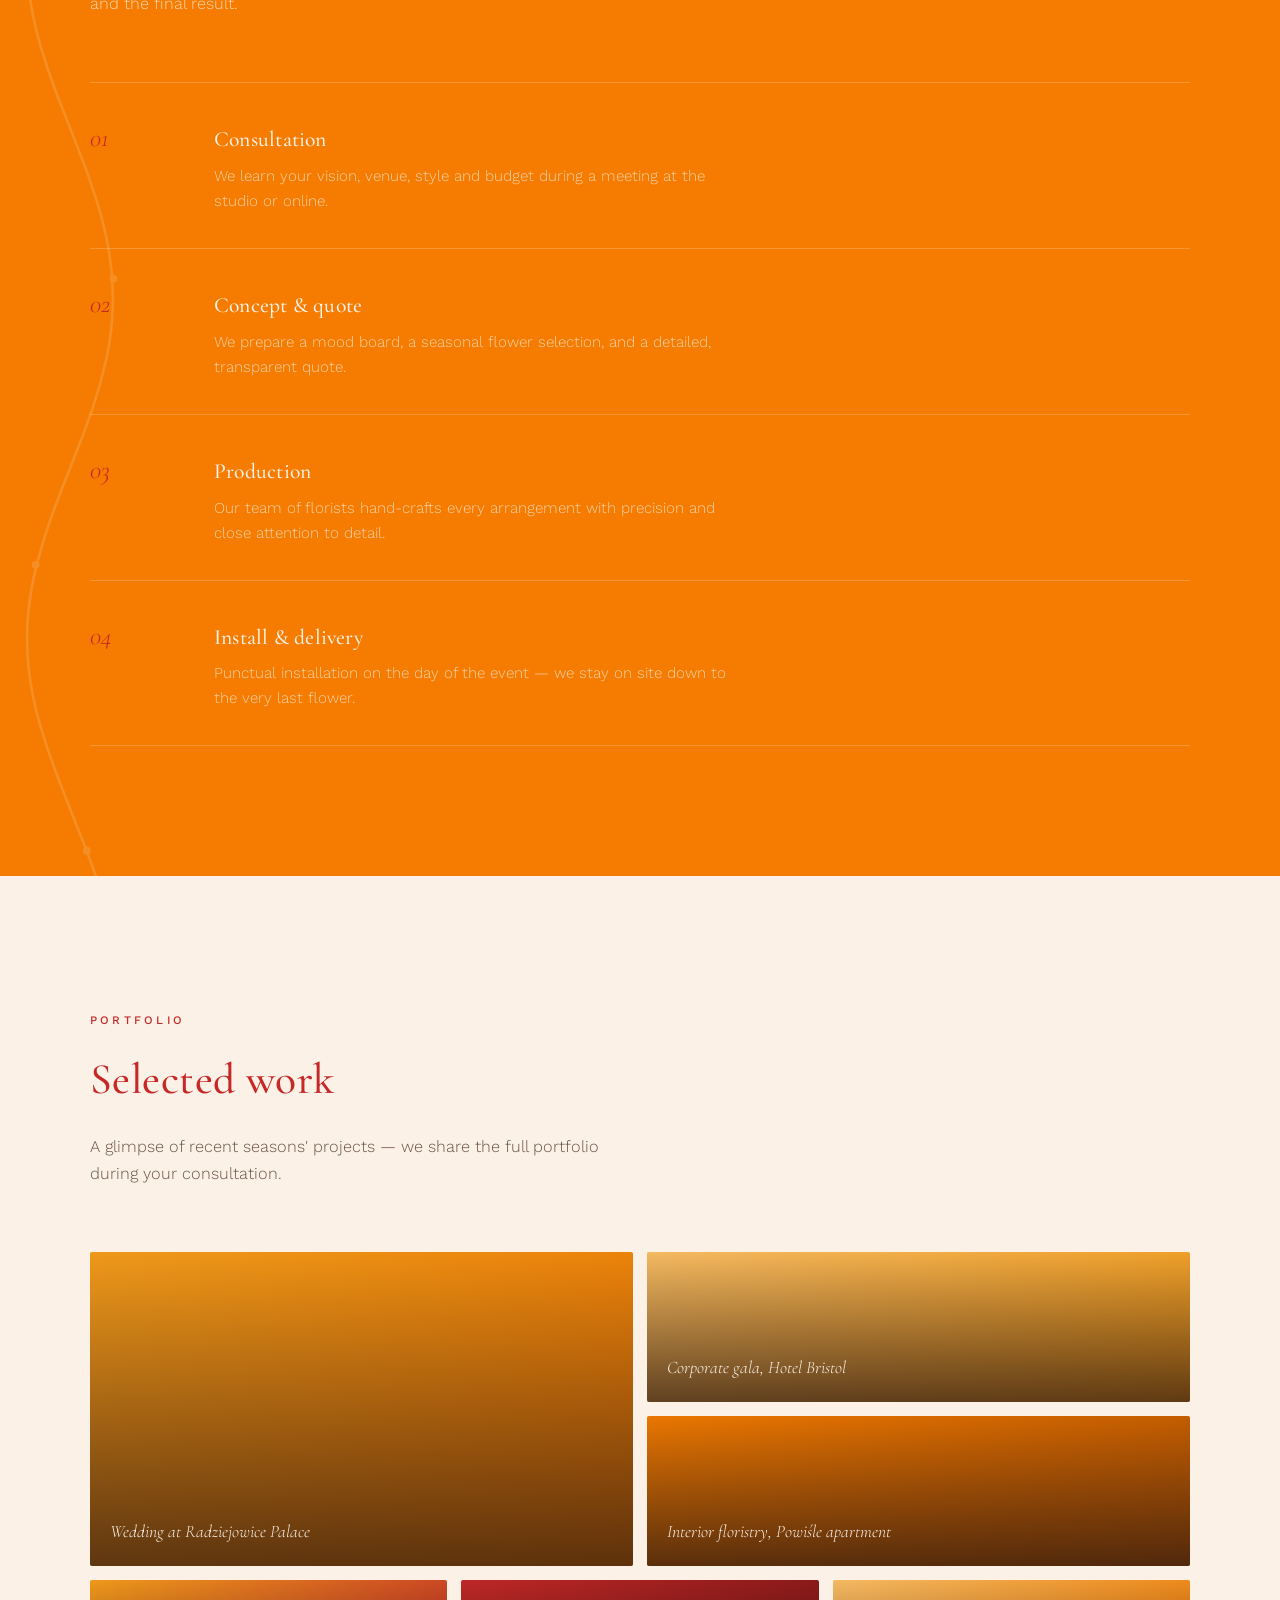
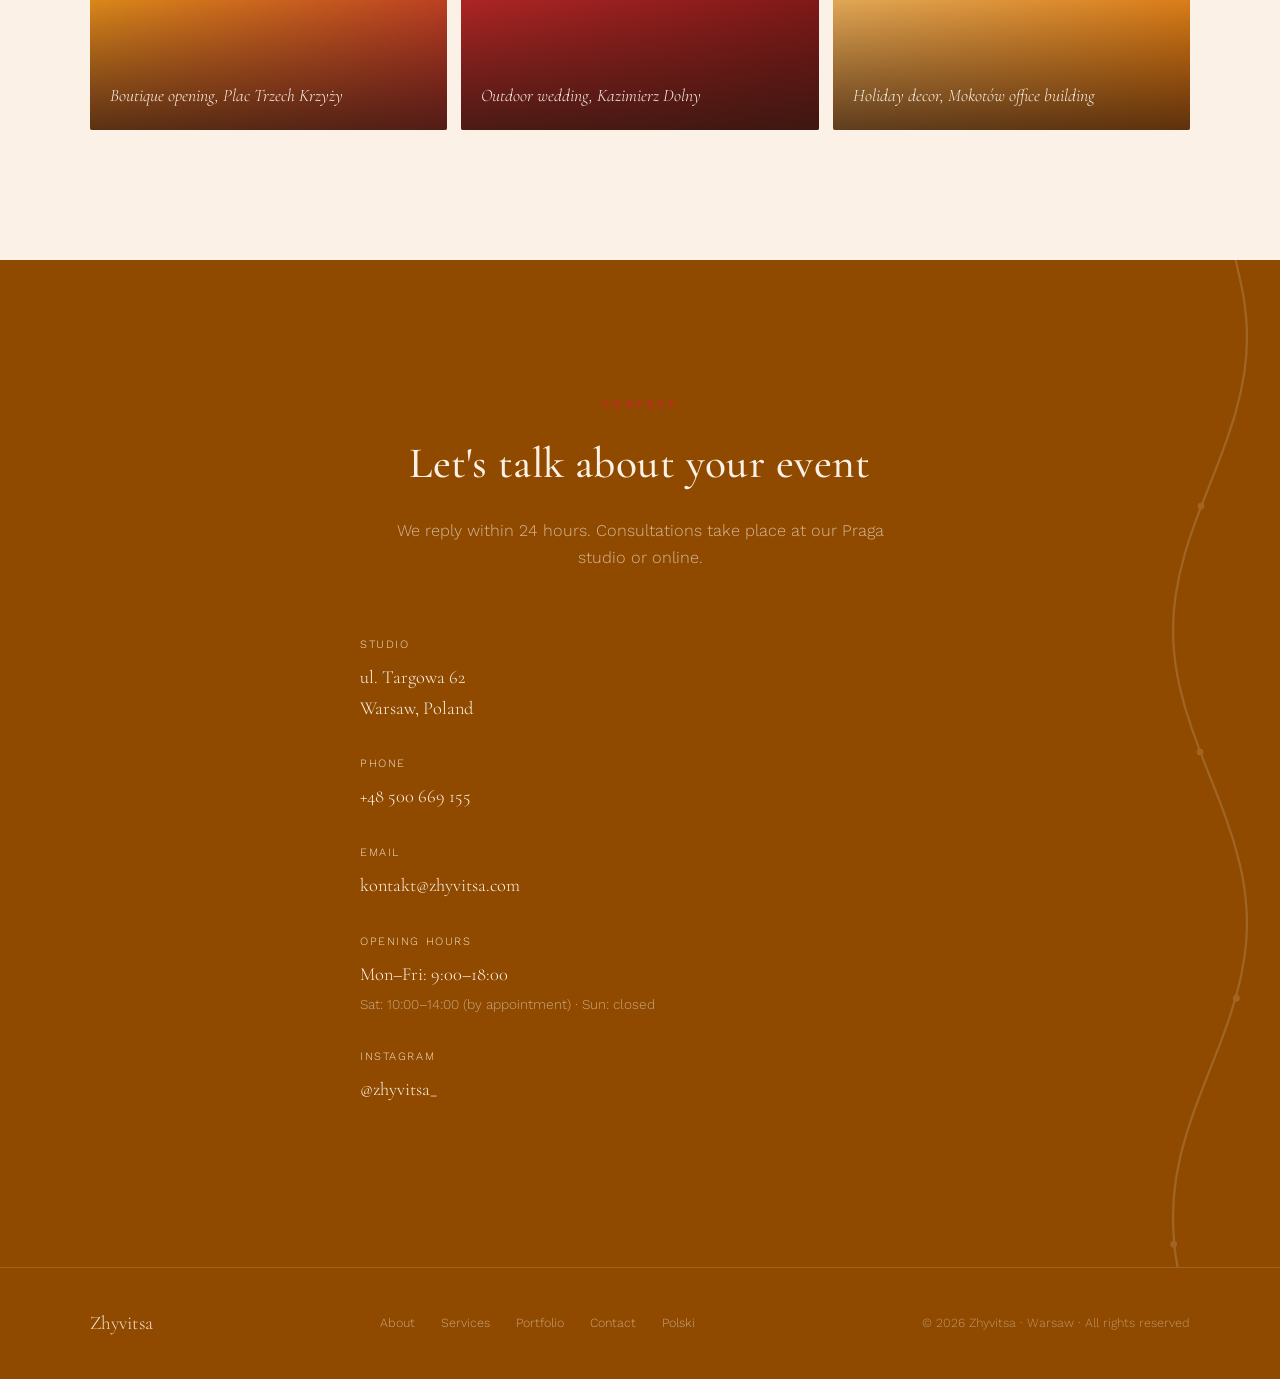
==== commit 273023eb: "Update business description from 'Decor' to 'Decorations'" ====
--- a/en/index.html
+++ b/en/index.html
@@ -21,7 +21,7 @@
   <div class="wrap">
     <a href="#top" class="logo">
       <span class="mark"><img src="../assets/images/logo-mark.png" alt="" width="237" height="320" loading="eager"></span>
-      <span><b>Zhyvitsa</b><span>Flowers &amp; Decor · Warsaw</span></span>
+      <span><b>Zhyvitsa</b><span>Flowers &amp; Decorations</span></span>
     </a>
     <nav class="links" id="navLinks">
       <a href="#about">About</a>
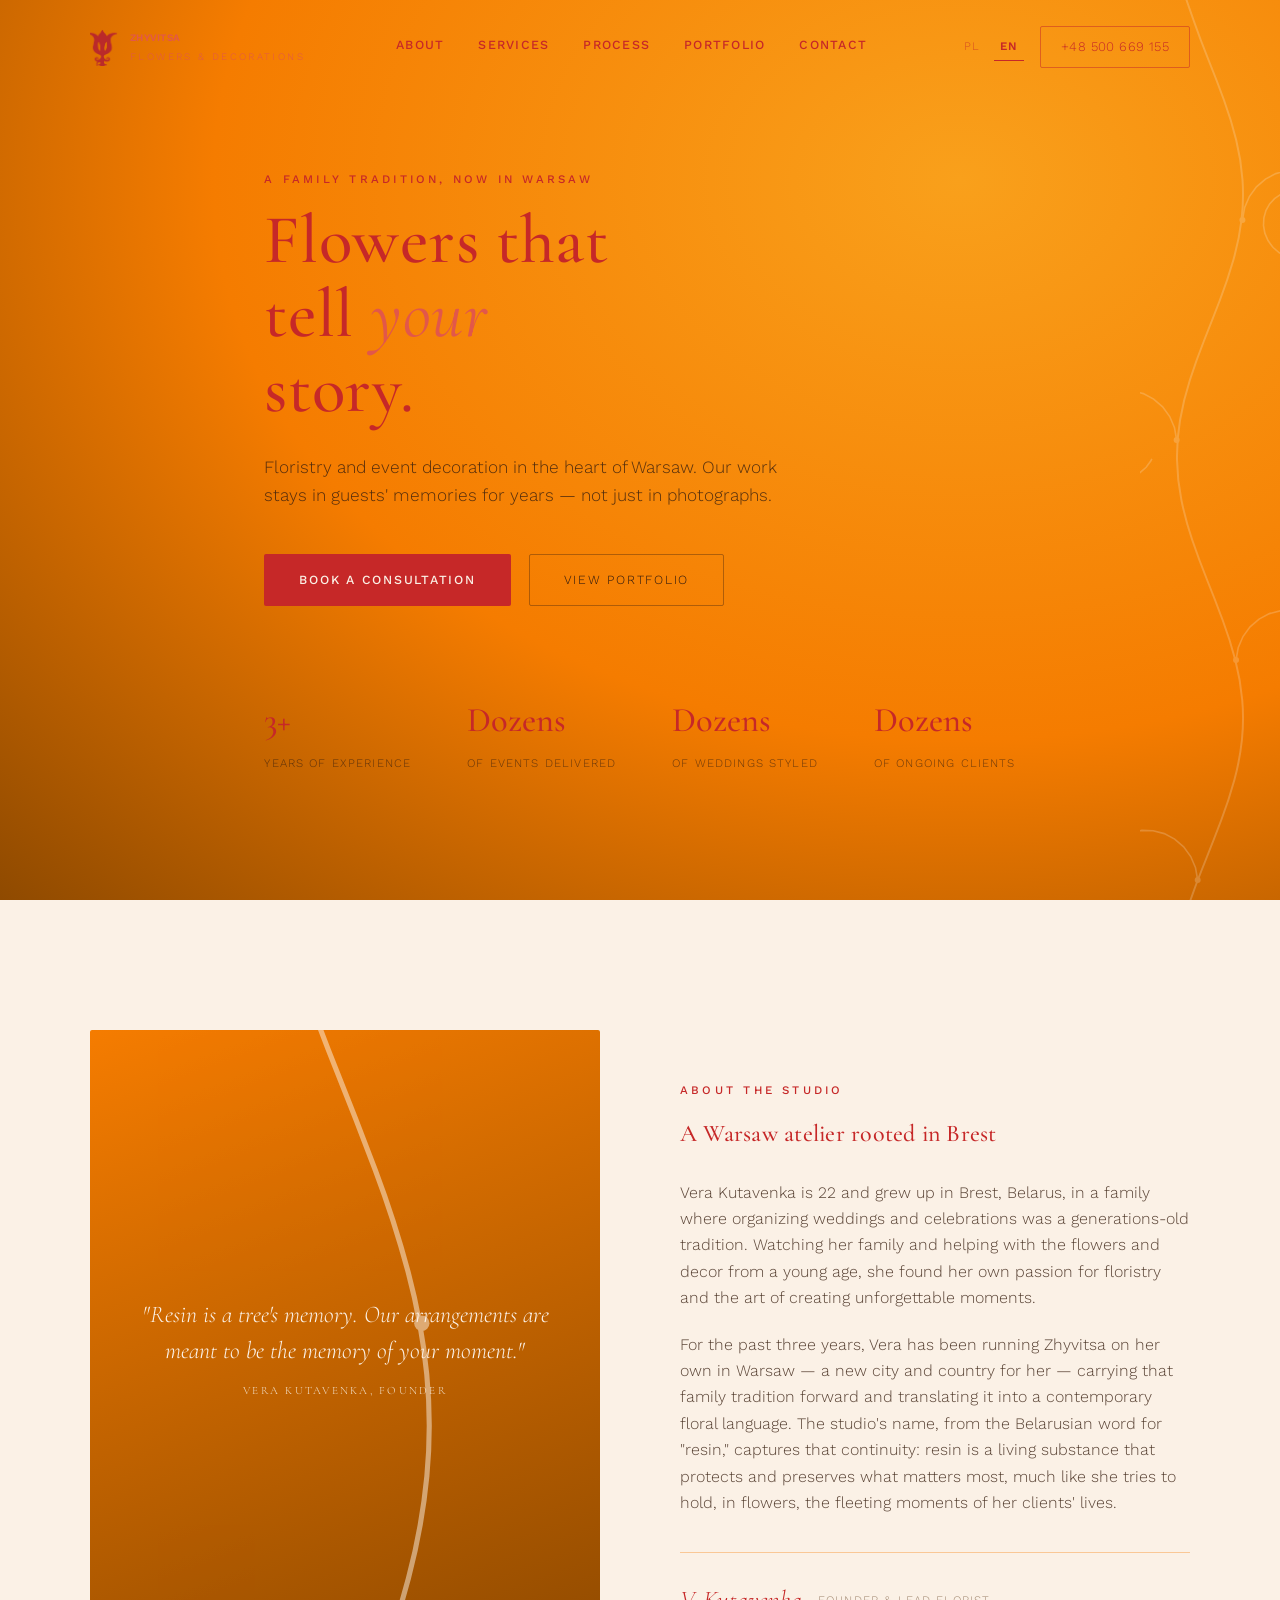
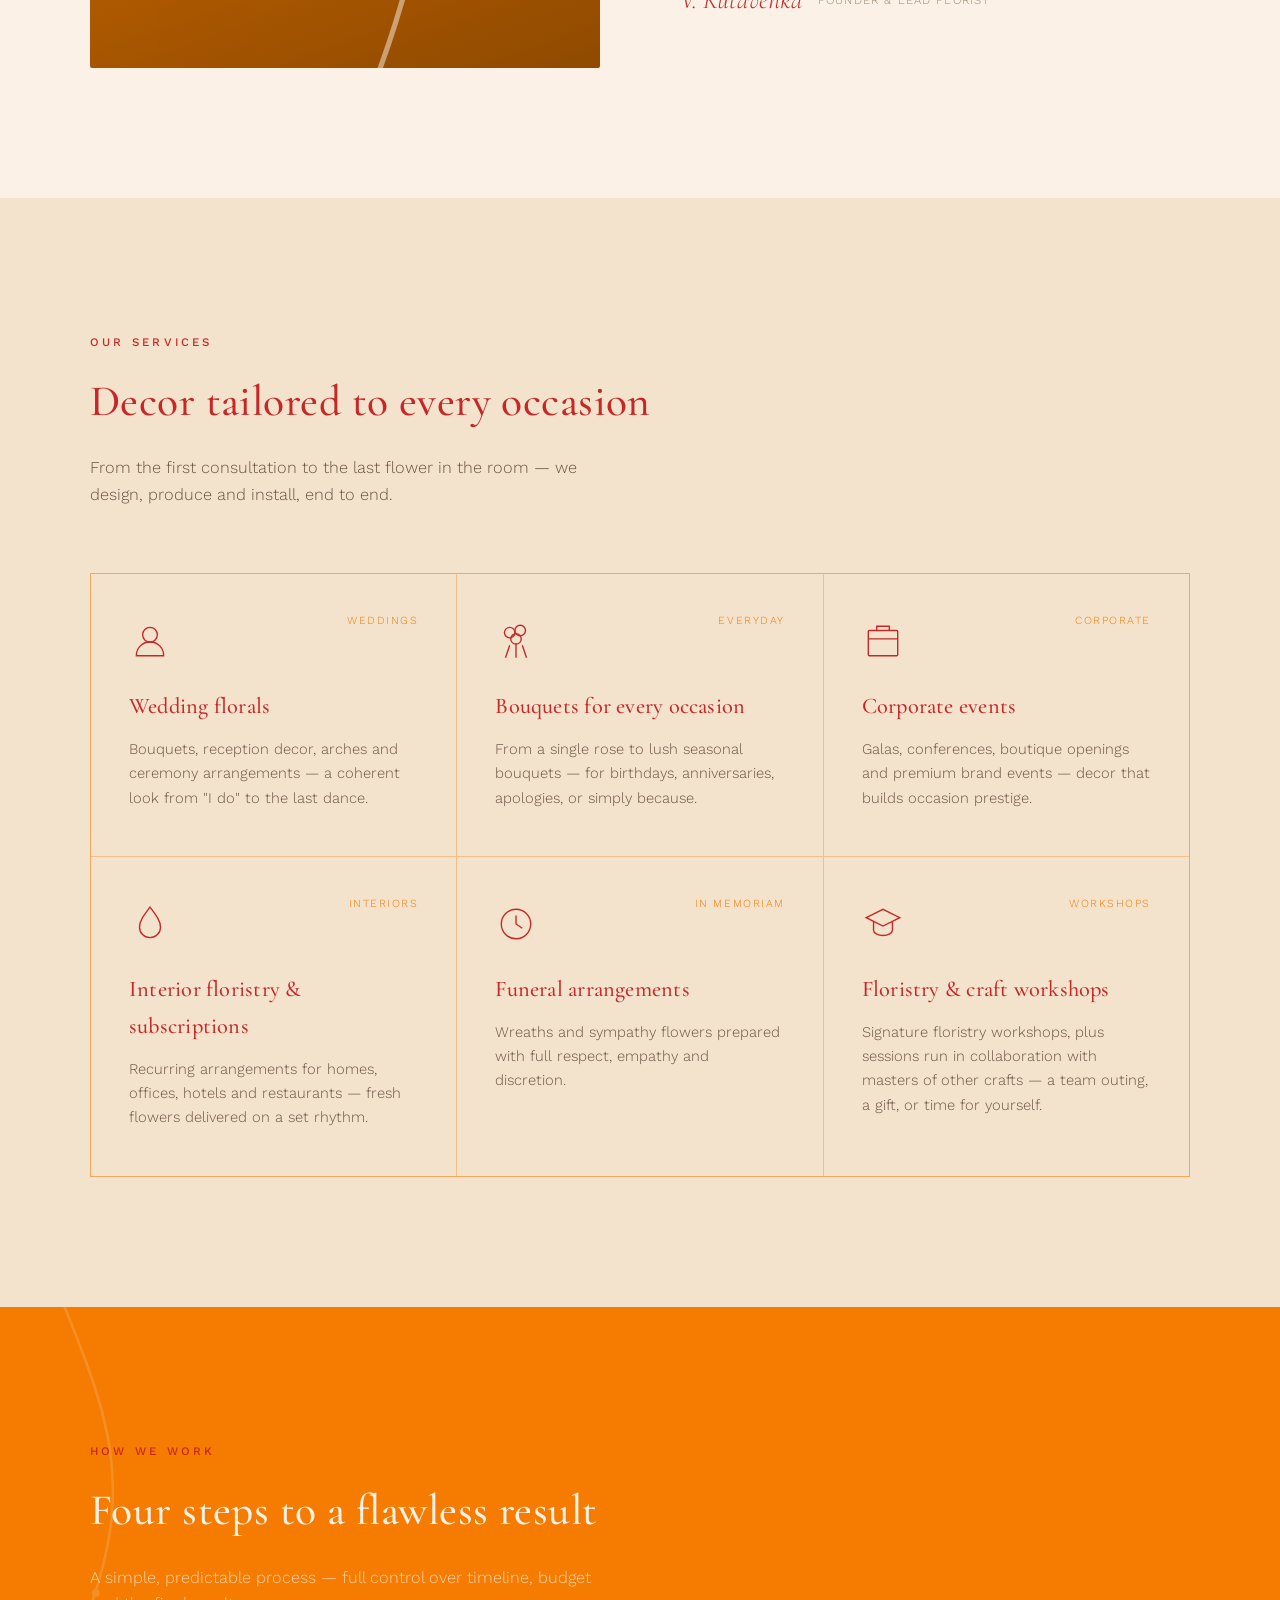
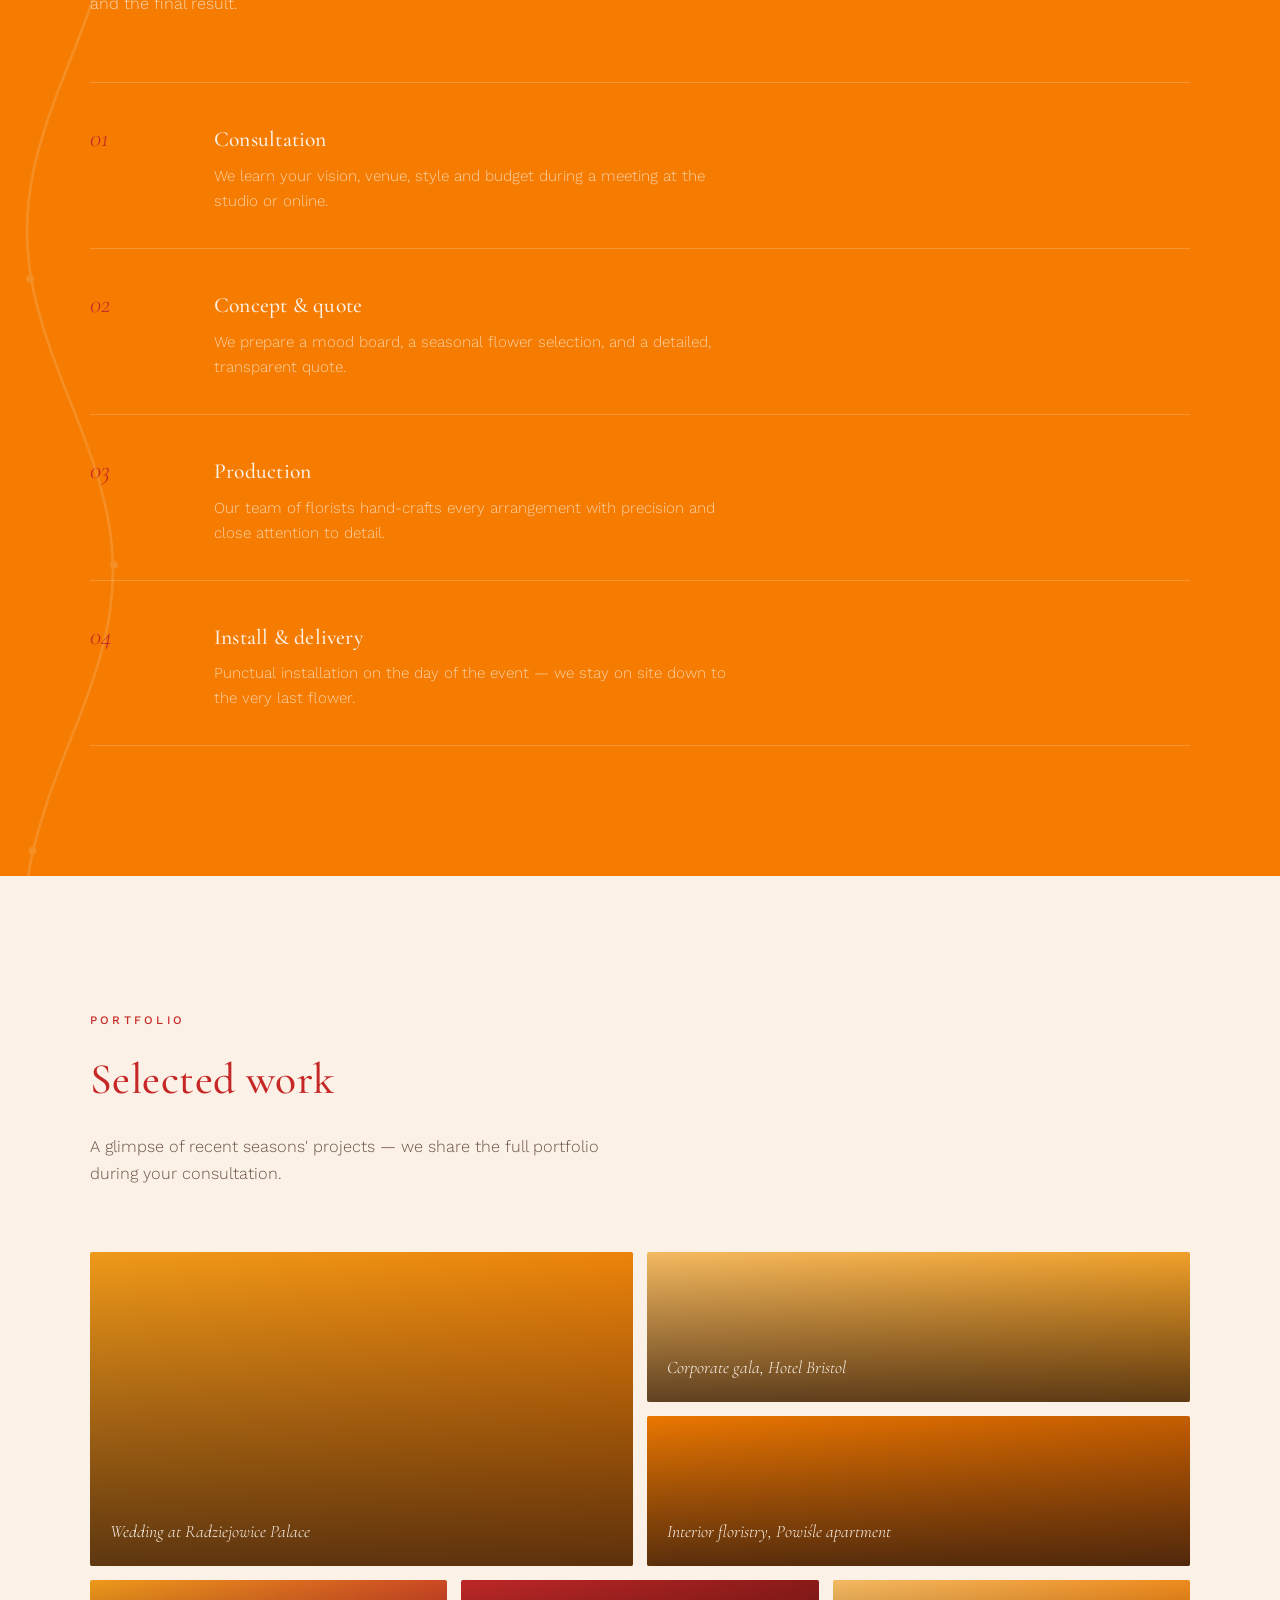
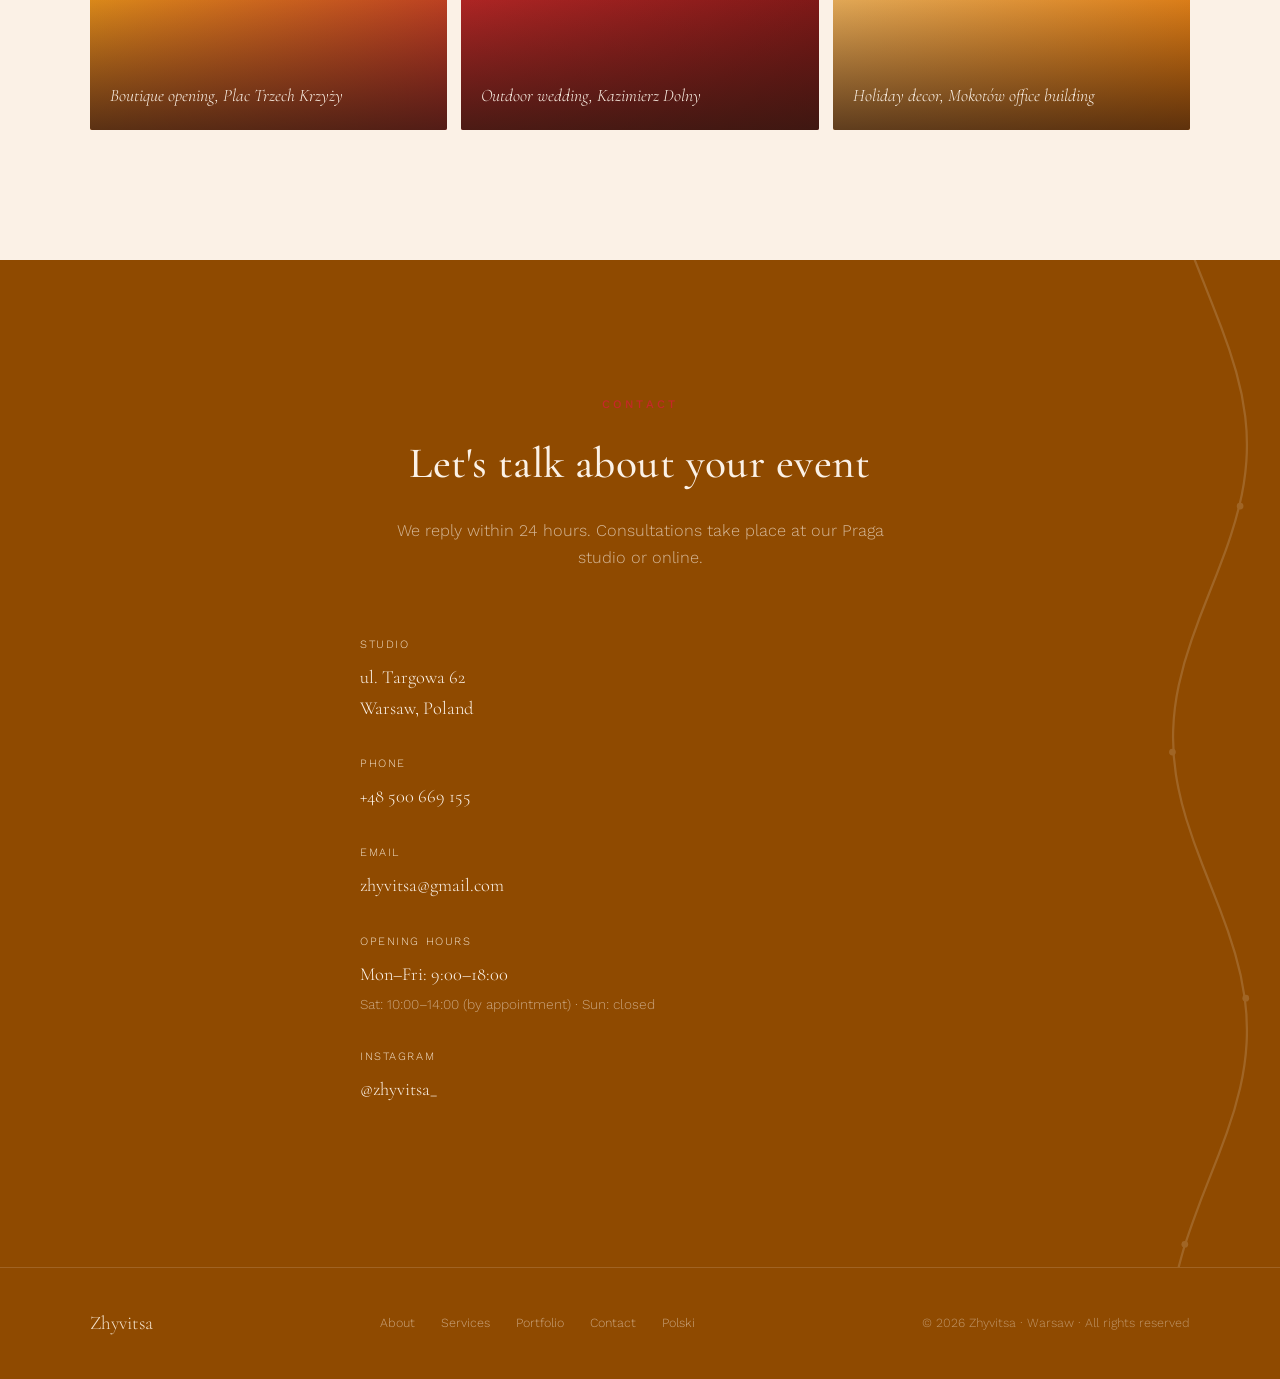
==== commit 82c3edbc: "Update index.html" ====
--- a/en/index.html
+++ b/en/index.html
@@ -208,7 +208,7 @@
         </div>
         <div class="info-block">
           <span class="label">Email</span>
-          <span class="value"><a href="mailto:kontakt@zhyvitsa.com">kontakt@zhyvitsa.com</a></span>
+          <span class="value"><a href="mailto:zhyvitsa@gmail.com">zhyvitsa@gmail.com</a></span>
         </div>
         <div class="info-block">
           <span class="label">Opening hours</span>
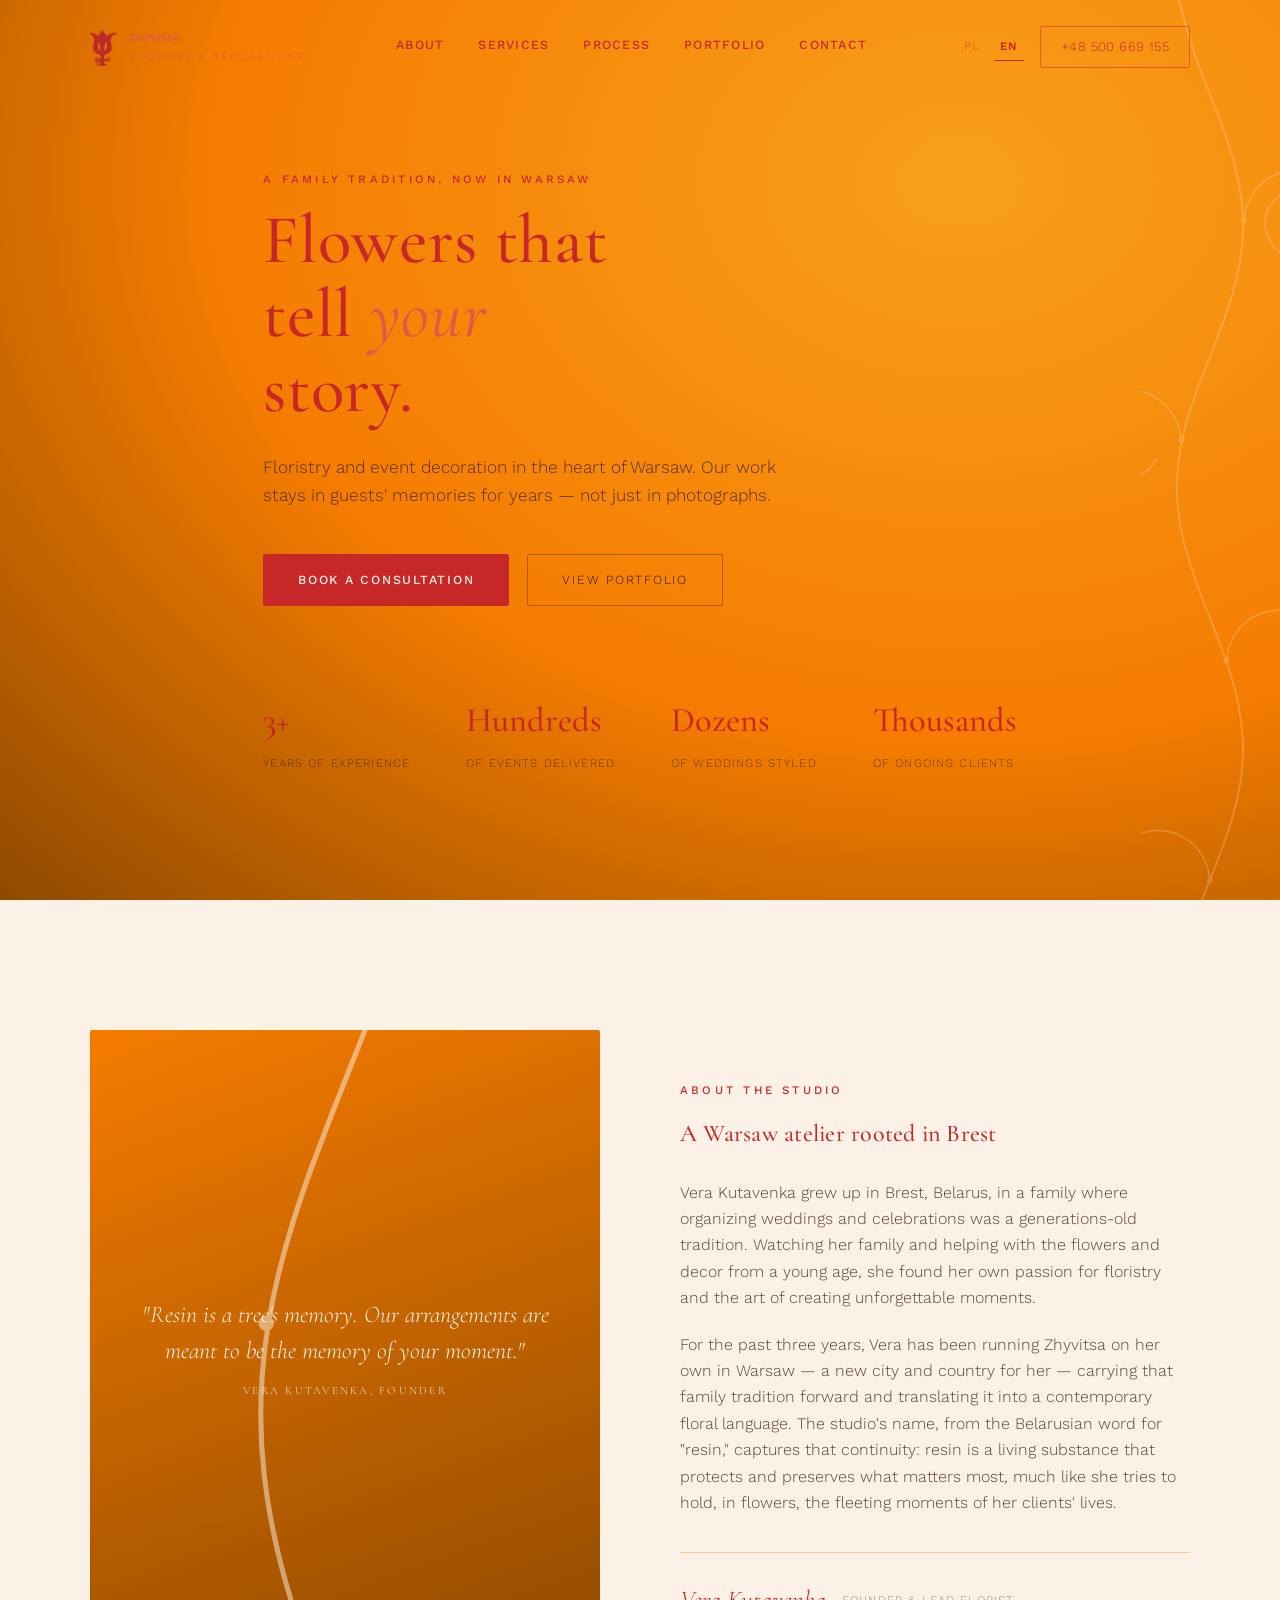
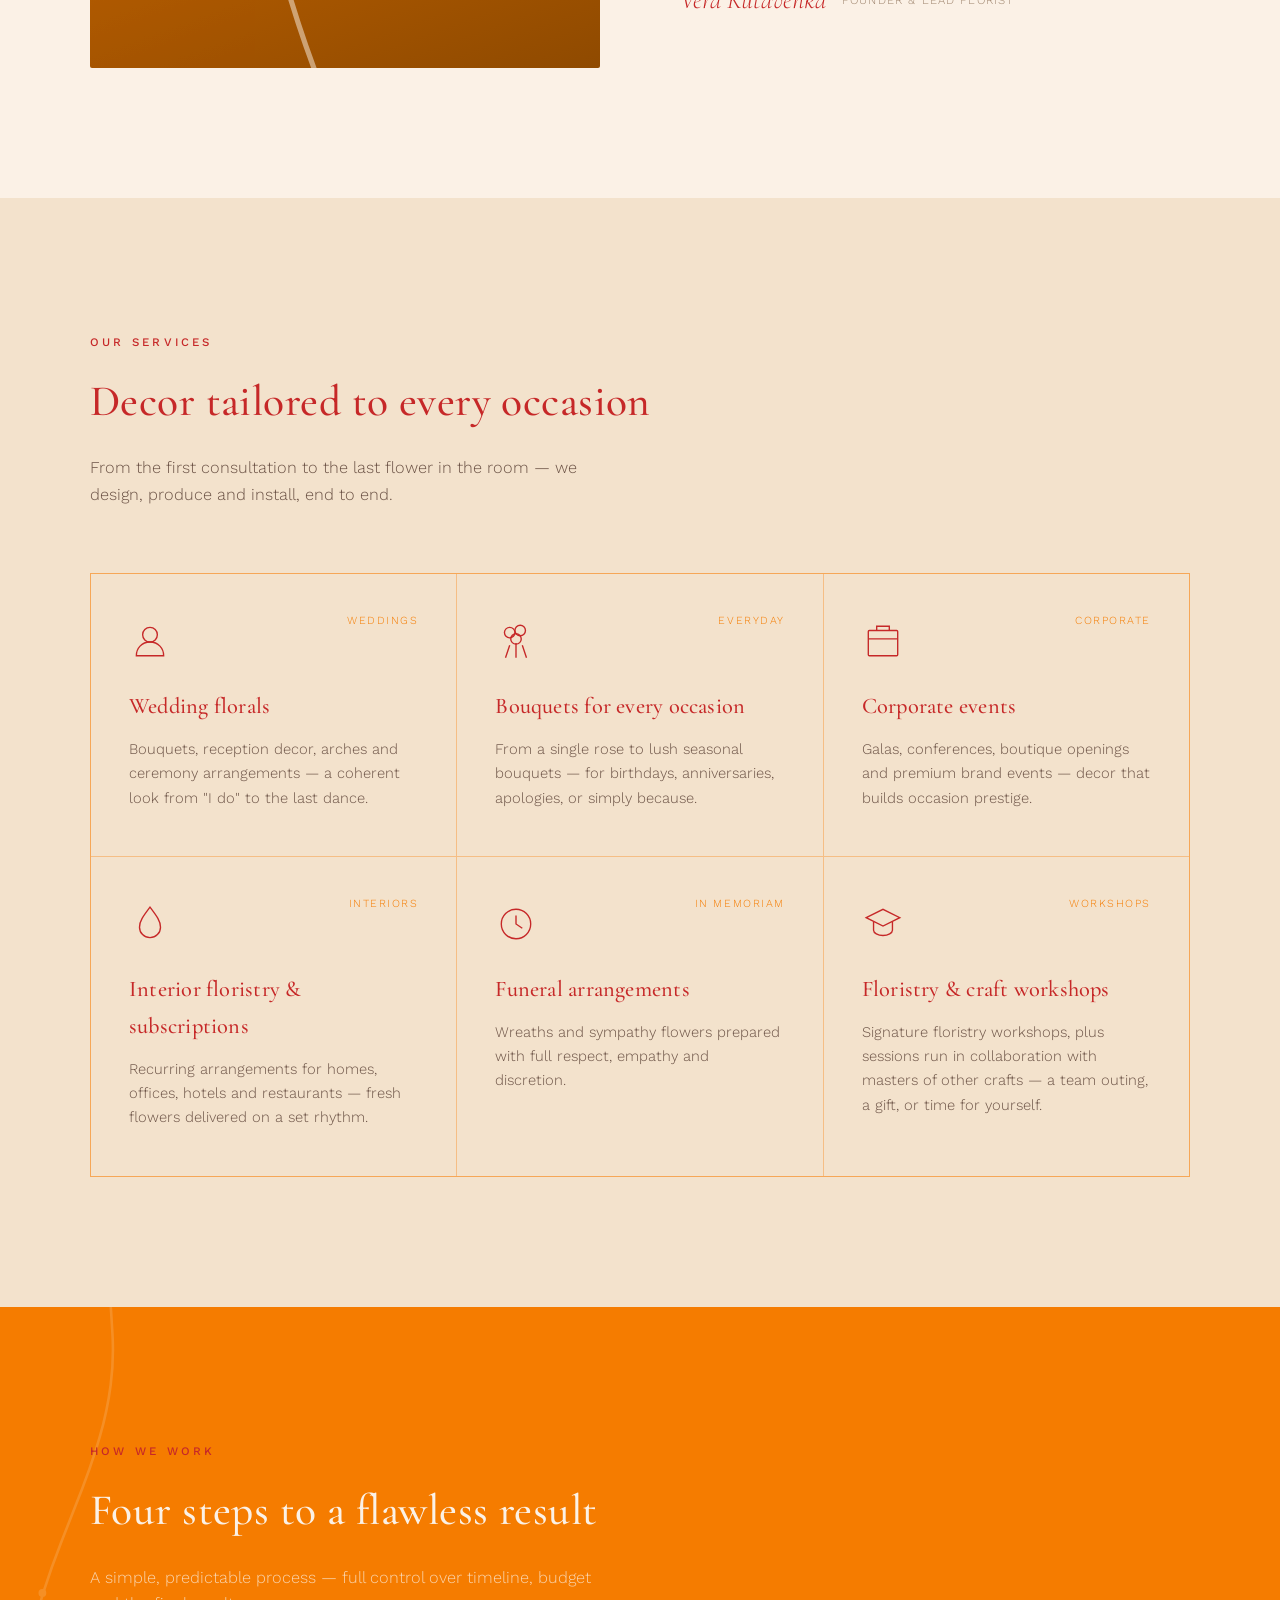
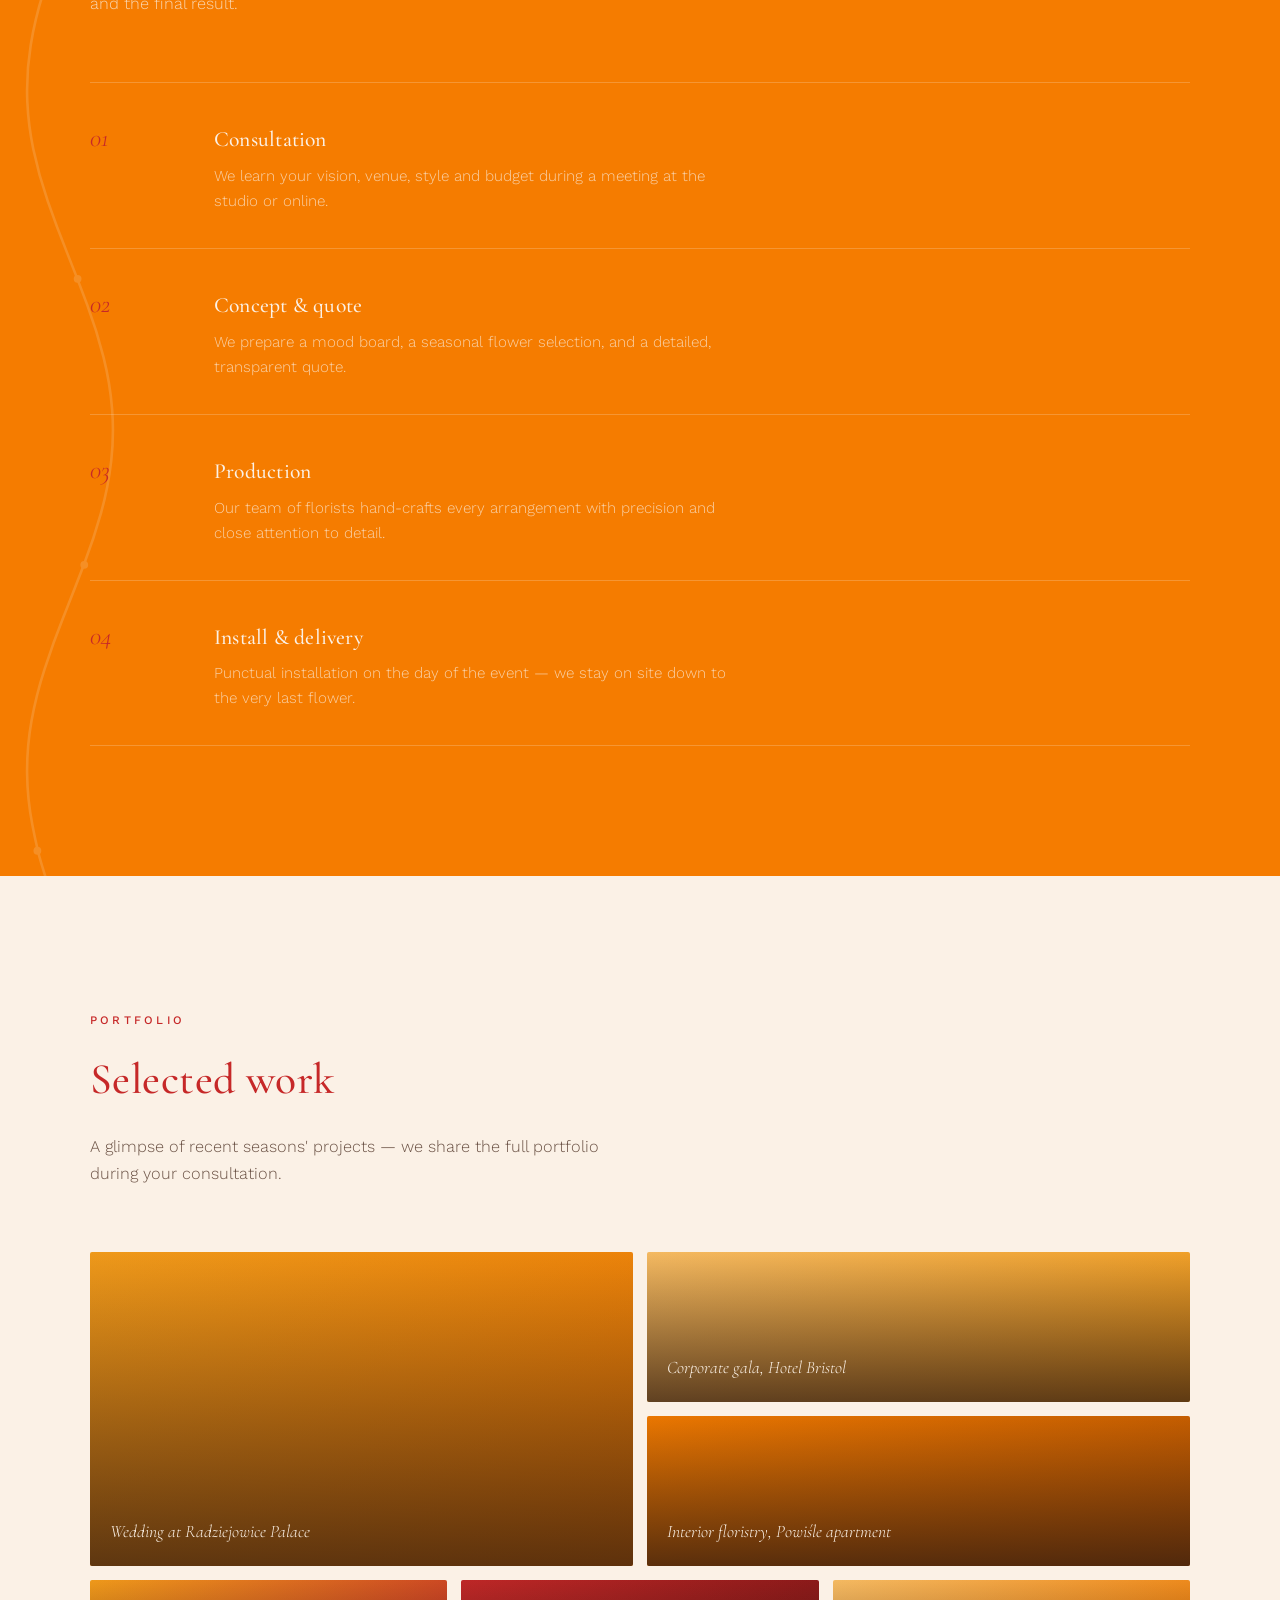
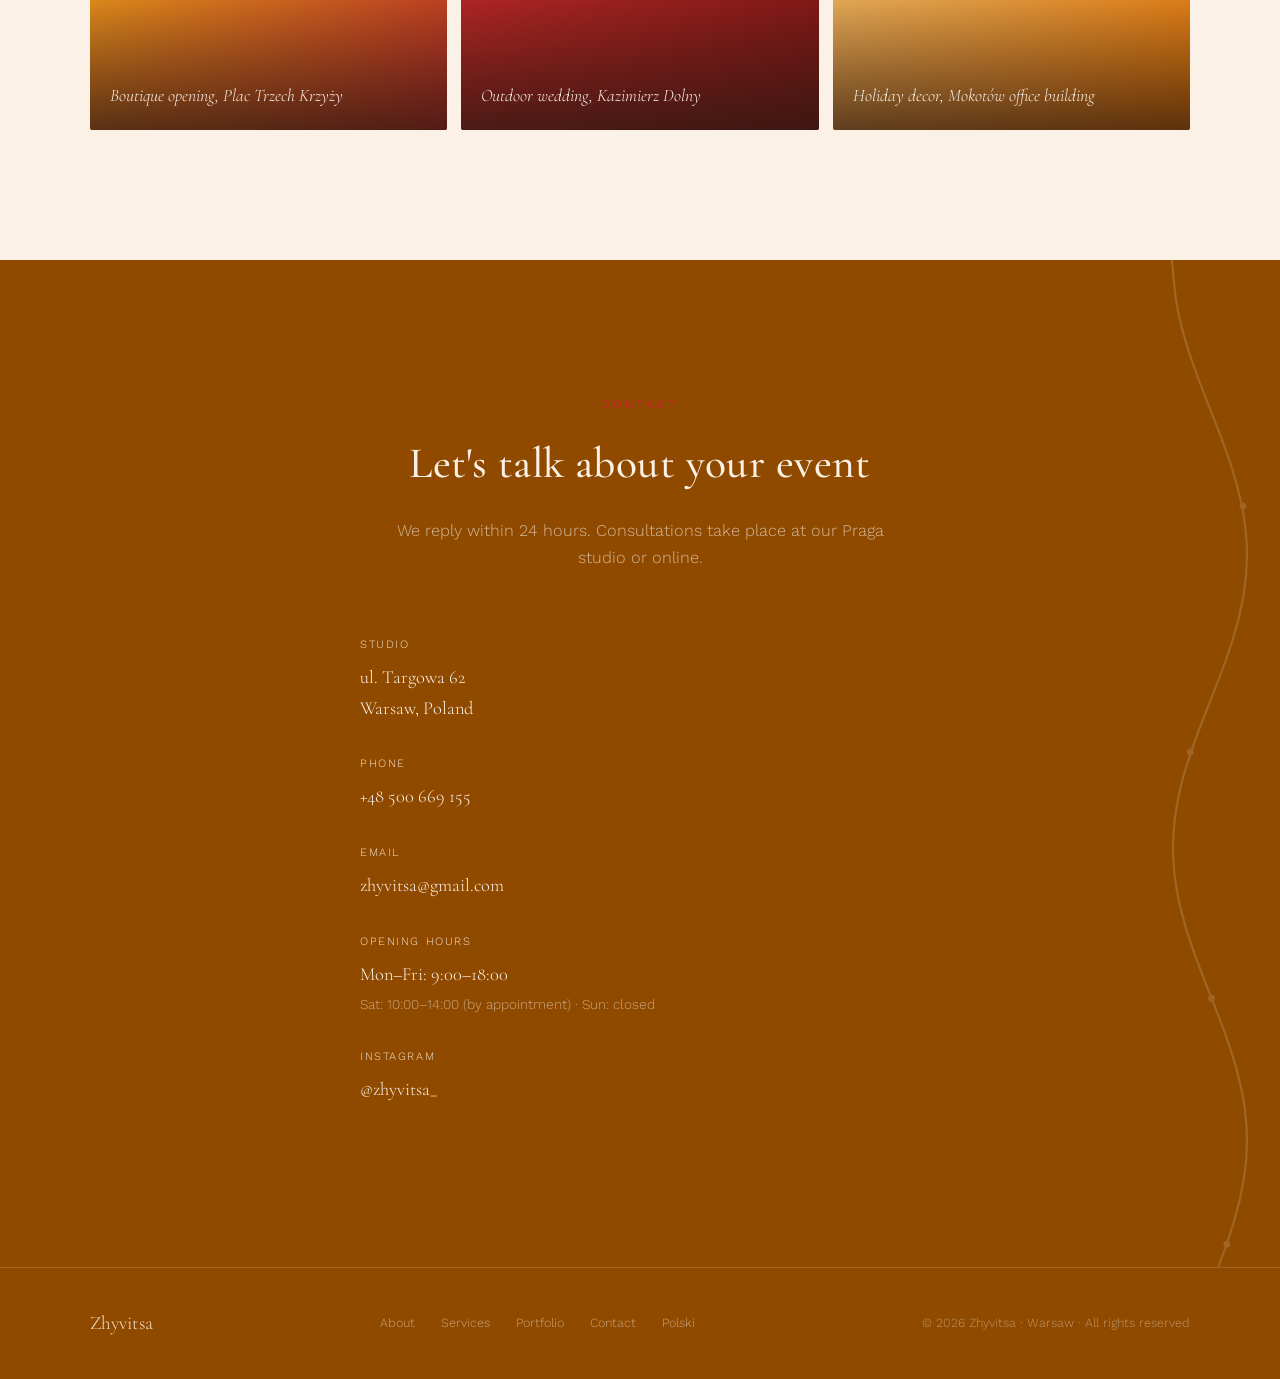
==== commit 4ae6c776: "Update statistics and biography details in index.html" ====
--- a/en/index.html
+++ b/en/index.html
@@ -54,9 +54,9 @@
     </div>
     <div class="hero-stats">
       <div class="stat"><b>3+</b><span>years of experience</span></div>
-      <div class="stat"><b>Dozens</b><span>of events delivered</span></div>
+      <div class="stat"><b>Hundreds</b><span>of events delivered</span></div>
       <div class="stat"><b>Dozens</b><span>of weddings styled</span></div>
-      <div class="stat"><b>Dozens</b><span>of ongoing clients</span></div>
+      <div class="stat"><b>Thousands</b><span>of ongoing clients</span></div>
     </div>
   </div>
 </section>
@@ -72,10 +72,10 @@
     <div class="about-copy">
       <span class="eyebrow reveal">About the studio</span>
       <h2 class="reveal">A Warsaw atelier rooted in Brest</h2>
-      <p class="reveal">Vera Kutavenka is 22 and grew up in Brest, Belarus, in a family where organizing weddings and celebrations was a generations-old tradition. Watching her family and helping with the flowers and decor from a young age, she found her own passion for floristry and the art of creating unforgettable moments.</p>
+      <p class="reveal">Vera Kutavenka grew up in Brest, Belarus, in a family where organizing weddings and celebrations was a generations-old tradition. Watching her family and helping with the flowers and decor from a young age, she found her own passion for floristry and the art of creating unforgettable moments.</p>
       <p class="reveal">For the past three years, Vera has been running Zhyvitsa on her own in Warsaw — a new city and country for her — carrying that family tradition forward and translating it into a contemporary floral language. The studio's name, from the Belarusian word for "resin," captures that continuity: resin is a living substance that protects and preserves what matters most, much like she tries to hold, in flowers, the fleeting moments of her clients' lives.</p>
       <div class="signature-line reveal">
-        <span class="sig-mark">V. Kutavenka</span>
+        <span class="sig-mark">Vera Kutavenka</span>
         <span class="sig-role">Founder &amp; Lead Florist</span>
       </div>
     </div>
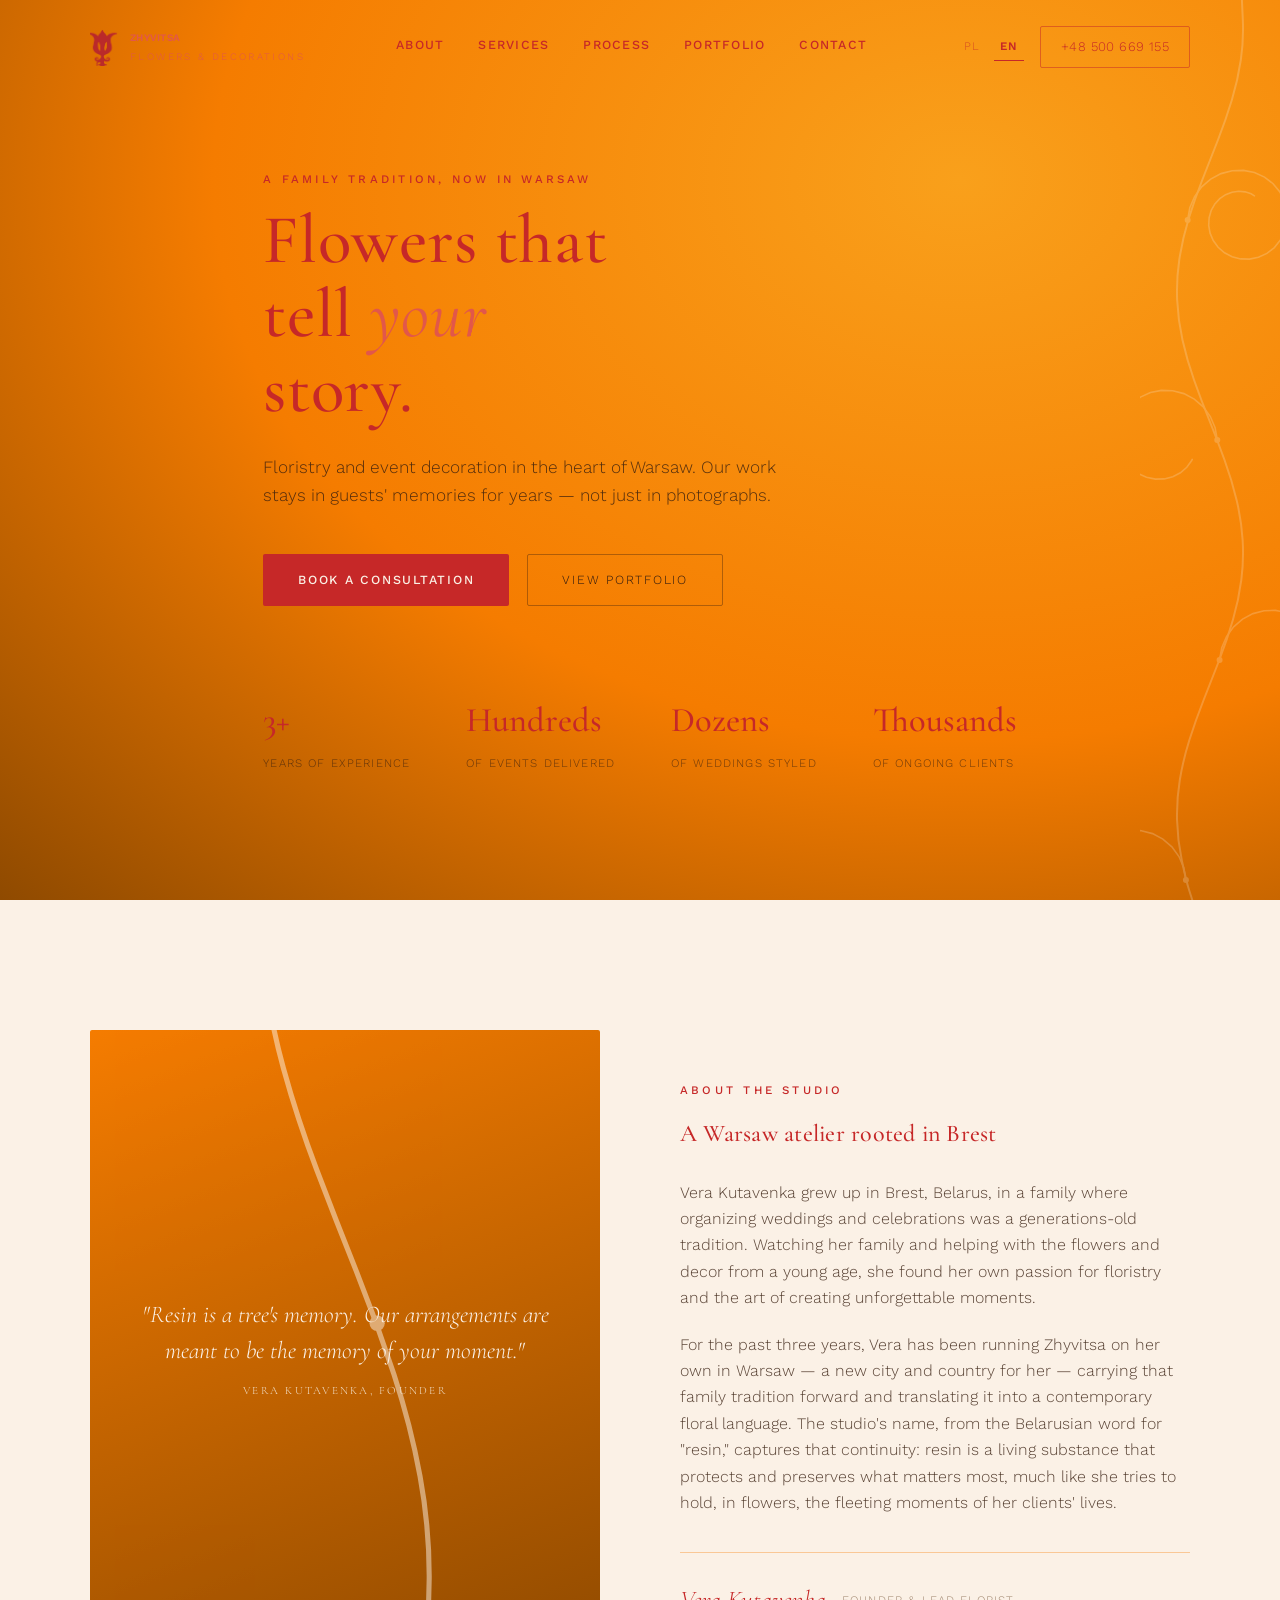
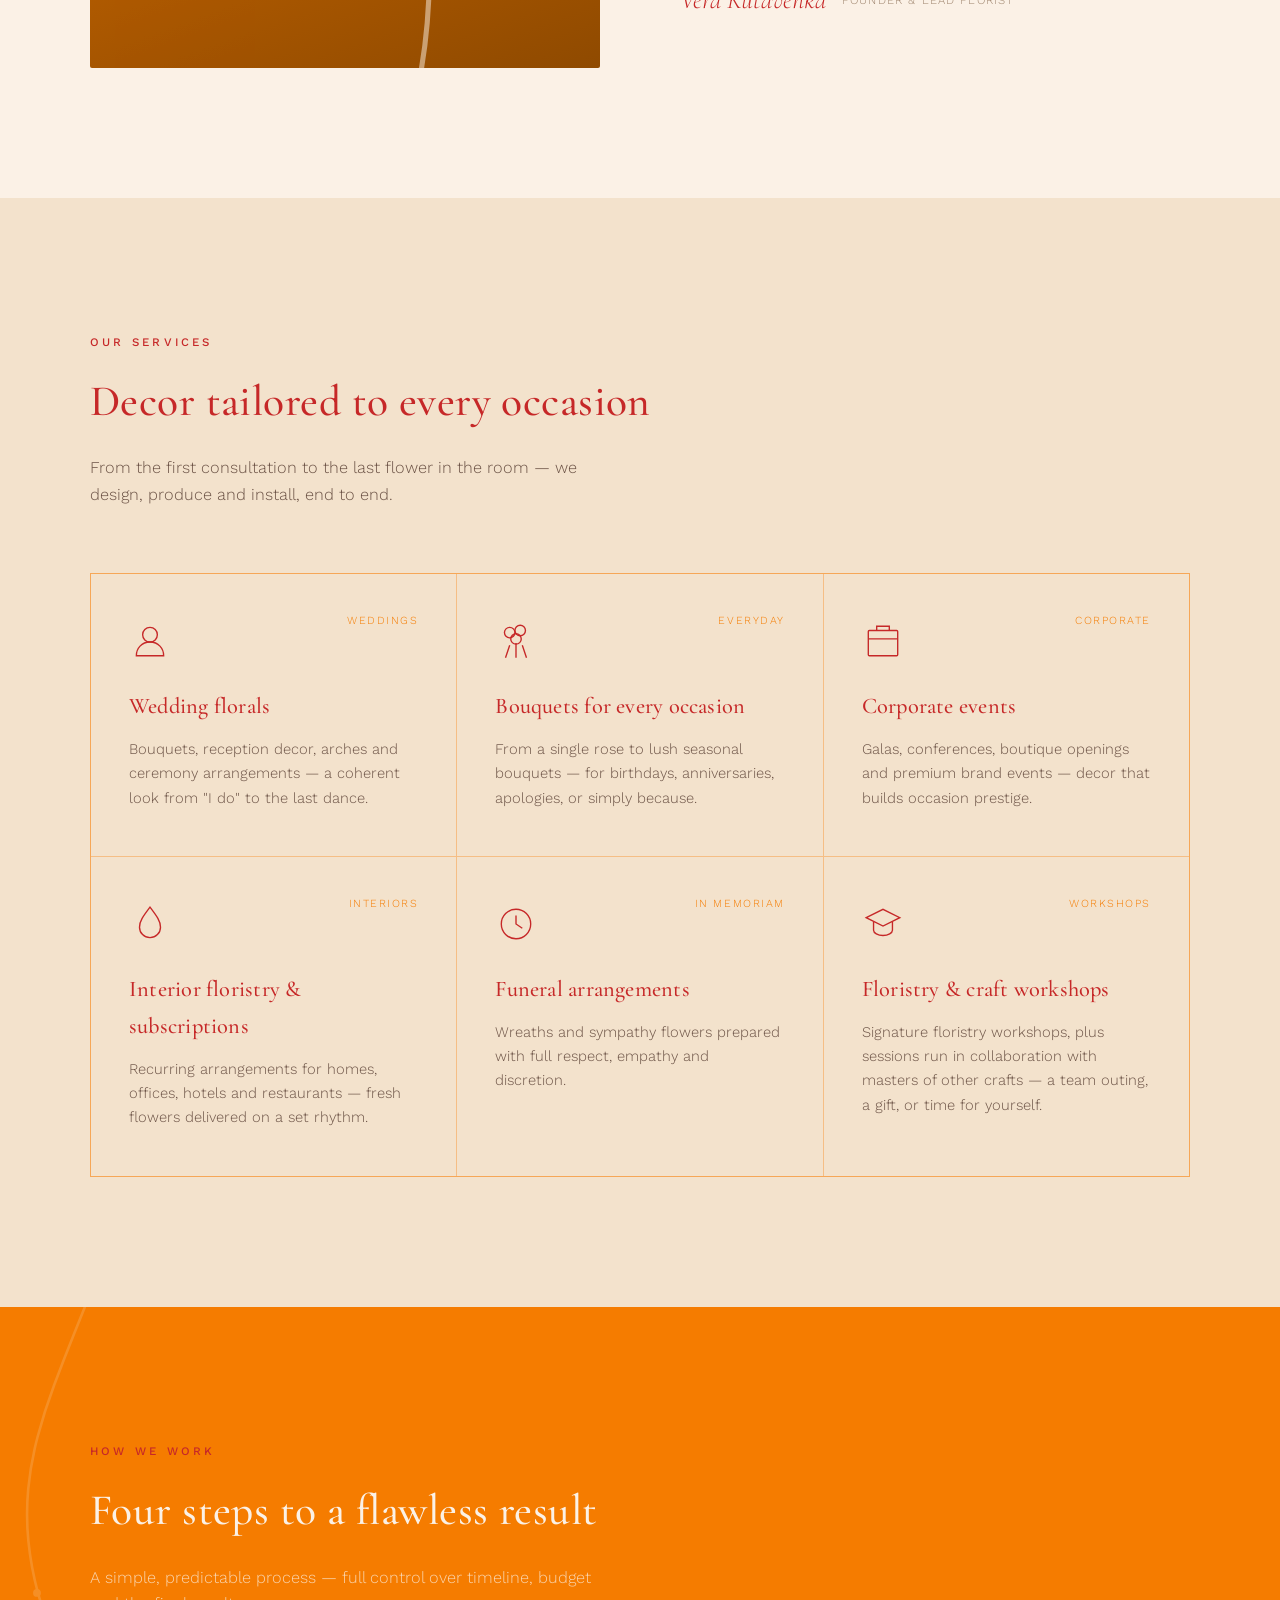
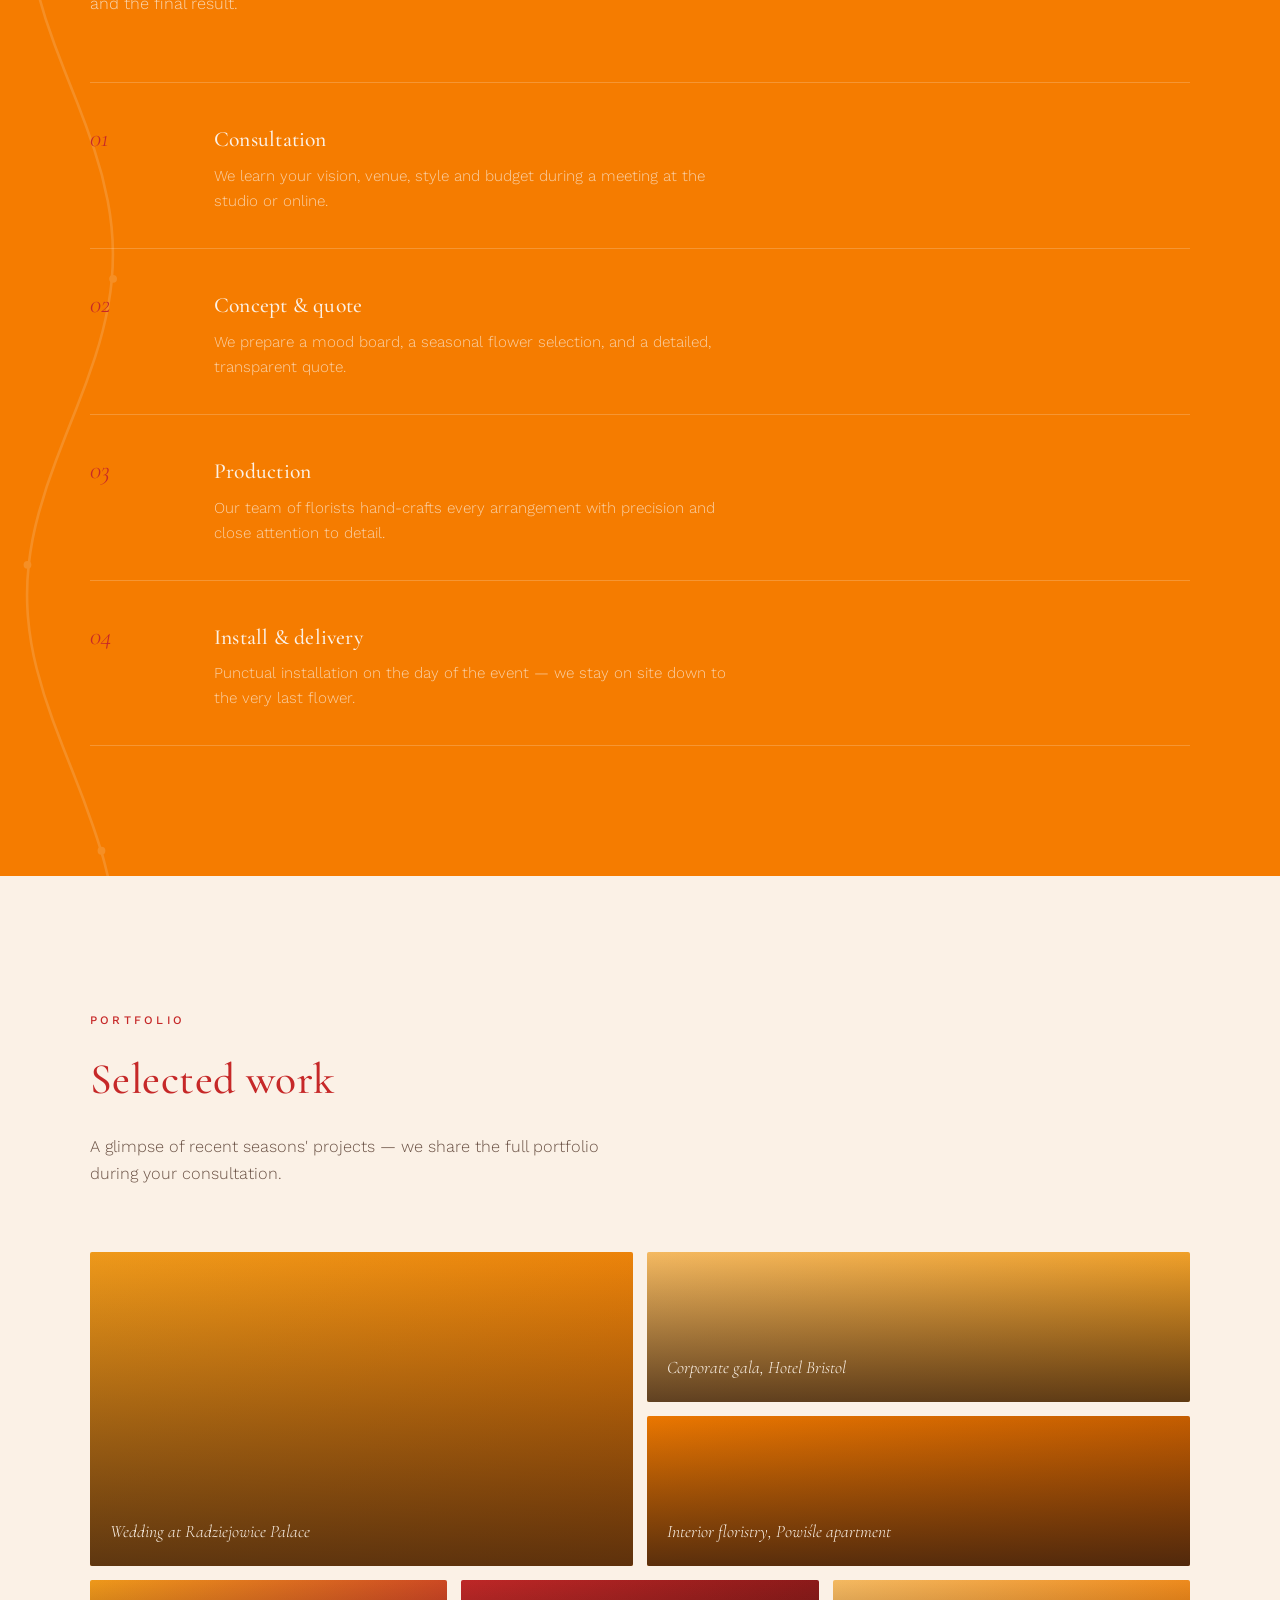
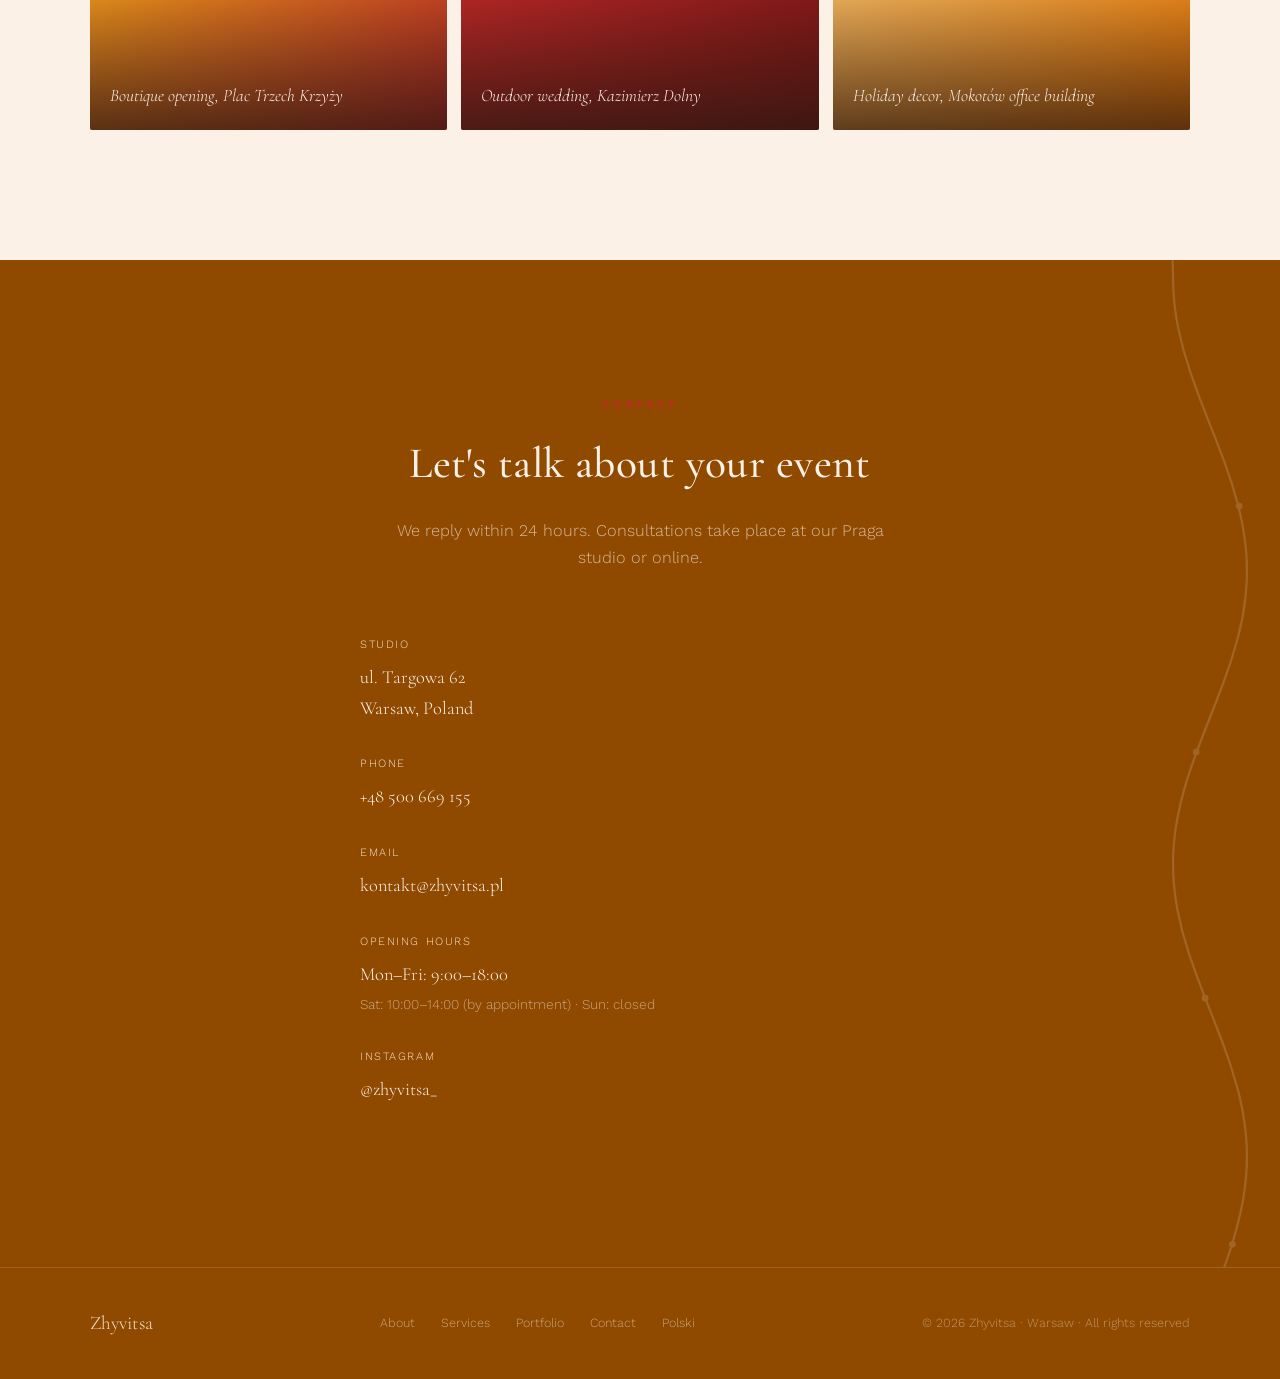
==== commit e0b41fb6: "Update index.html" ====
--- a/en/index.html
+++ b/en/index.html
@@ -208,7 +208,7 @@
         </div>
         <div class="info-block">
           <span class="label">Email</span>
-          <span class="value"><a href="mailto:zhyvitsa@gmail.com">zhyvitsa@gmail.com</a></span>
+          <span class="value"><a href="mailto:kontakt@zhyvitsa.pl">kontakt@zhyvitsa.pl</a></span>
         </div>
         <div class="info-block">
           <span class="label">Opening hours</span>
